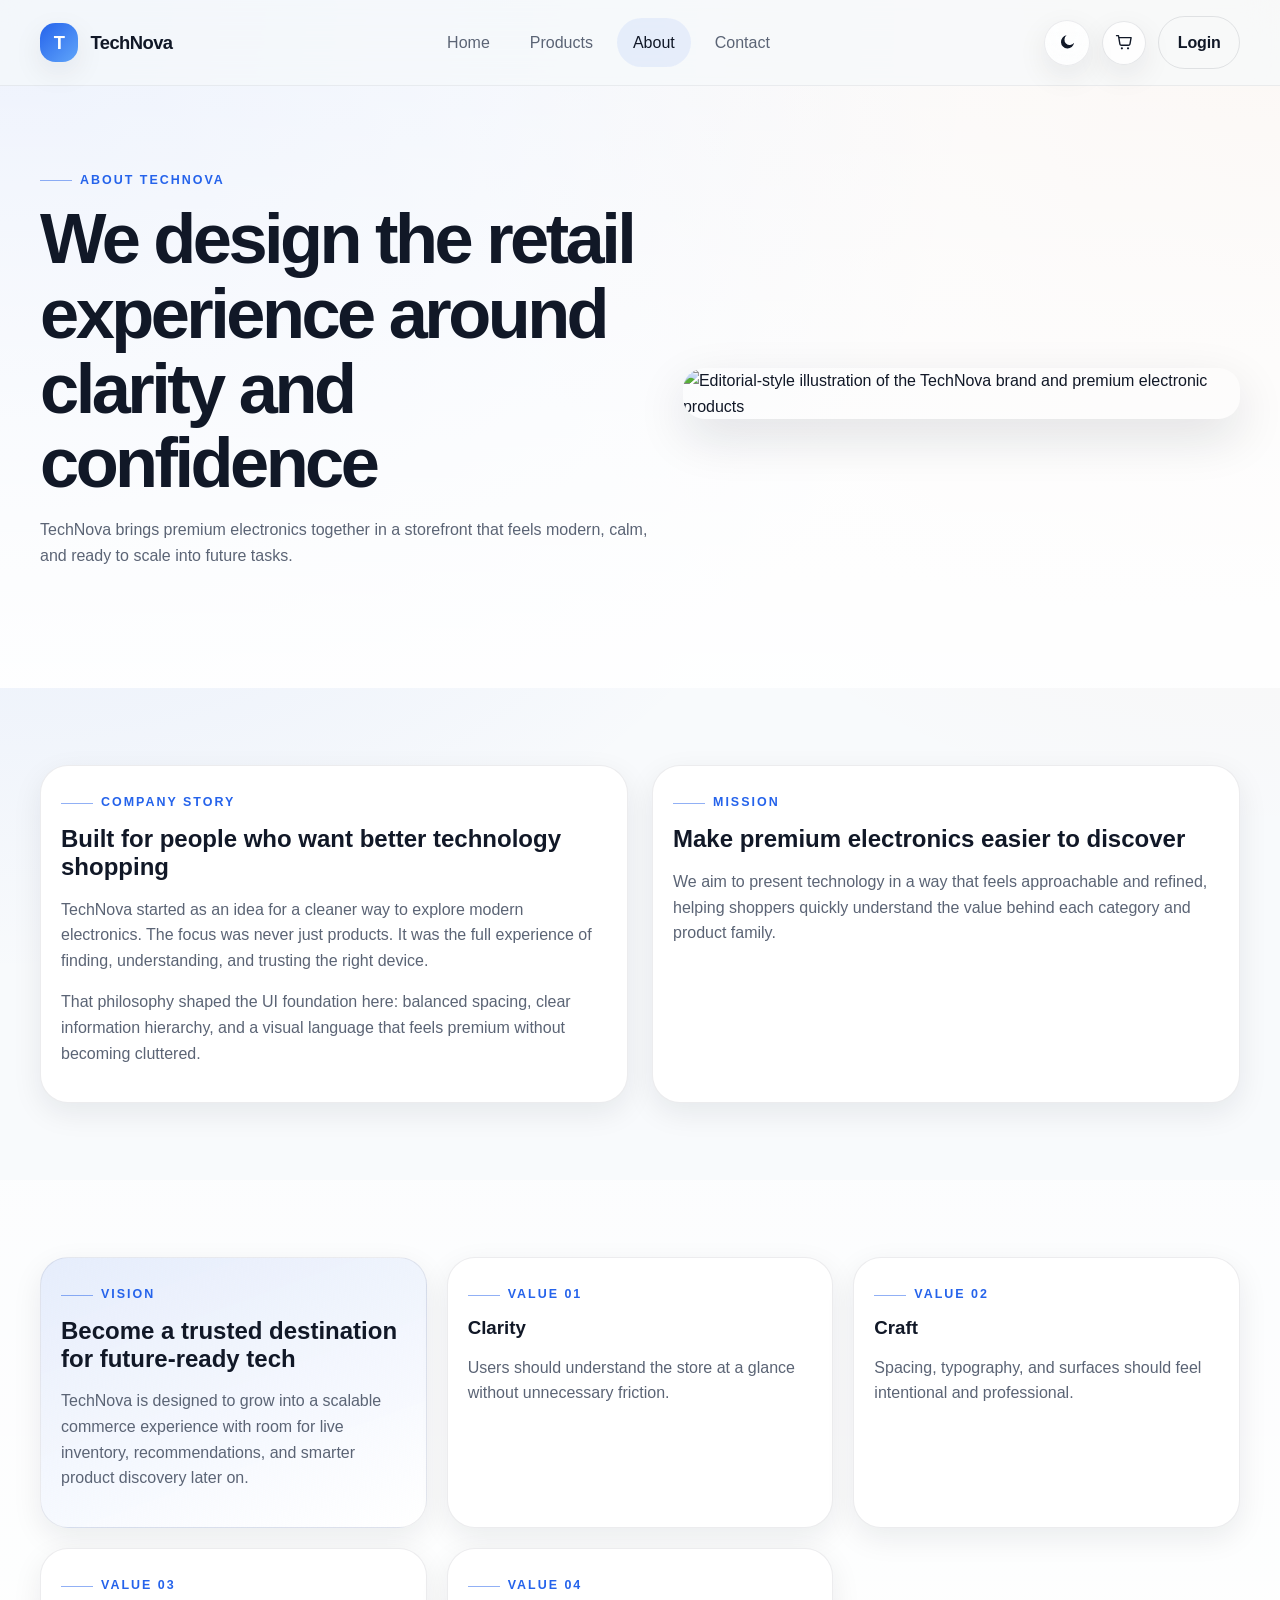
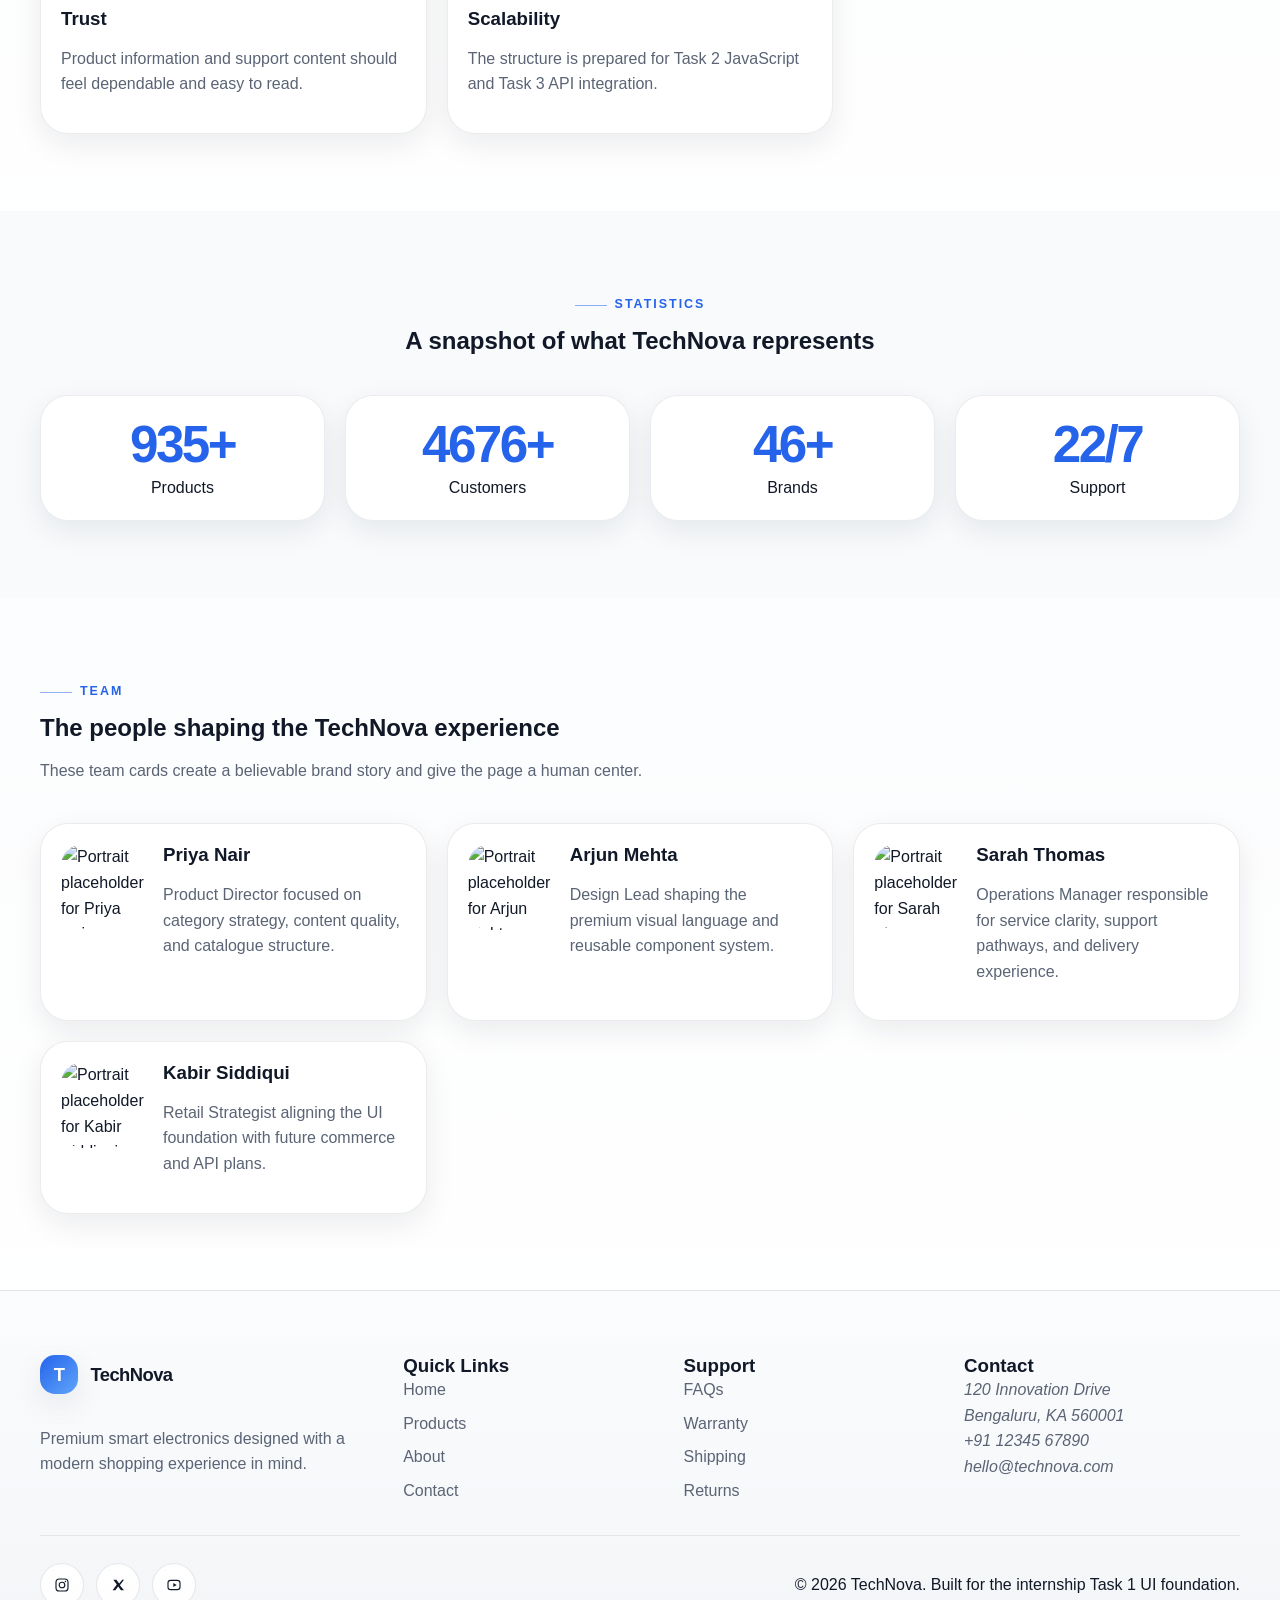
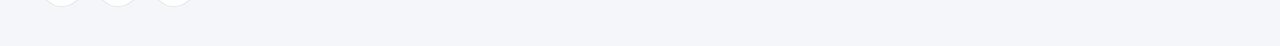
==== about.html @ aab71d9e "Complete Task 2: Add interactive JavaScript components" ====
<!DOCTYPE html>
<html lang="en">
<head>
  <meta charset="UTF-8">
  <meta name="viewport" content="width=device-width, initial-scale=1.0">
  <title>About | TechNova</title>
  <meta name="description" content="Learn about TechNova's story, mission, vision, values, statistics, and team.">
  <meta name="keywords" content="About TechNova, company story, mission, vision, values, team">
  <meta name="author" content="TechNova">
  <link rel="icon" href="images/favicon.svg" type="image/svg+xml">
  <link rel="stylesheet" href="css/variables.css">
  <link rel="stylesheet" href="css/style.css">
  <link rel="stylesheet" href="css/responsive.css">
</head>
<body>
  <div class="page-loader" data-loader aria-label="Page loading">
    <span class="loader-ring" aria-hidden="true"></span>
  </div>

  <header class="site-header" data-component="site-header">
    <div class="container header__inner">
      <a class="brand" href="index.html" aria-label="TechNova home">
        <span class="brand__mark" aria-hidden="true">T</span>
        <span class="brand__text">TechNova</span>
      </a>

      <button class="nav-toggle" type="button" aria-label="Open navigation menu" aria-controls="primary-navigation" aria-expanded="false" data-nav-toggle>
        <span></span>
        <span></span>
        <span></span>
      </button>

      <nav class="site-nav" id="primary-navigation" aria-label="Primary navigation" data-component="primary-nav">
        <ul class="nav__list">
          <li><a class="nav__link" href="index.html">Home</a></li>
          <li><a class="nav__link" href="products.html">Products</a></li>
          <li><a class="nav__link is-active" href="about.html" aria-current="page">About</a></li>
          <li><a class="nav__link" href="contact.html">Contact</a></li>
        </ul>
      </nav>

      <div class="header__actions">
        <button class="icon-button theme-toggle" type="button" aria-label="Switch to dark mode" title="Switch to dark mode" data-theme-toggle>
          <span class="theme-toggle__icon" aria-hidden="true">
            <svg class="theme-toggle__icon--moon" viewBox="0 0 24 24" fill="none">
              <path d="M21 12.8A8.6 8.6 0 1 1 11.2 3a7 7 0 1 0 9.8 9.8Z" fill="currentColor"/>
            </svg>
            <svg class="theme-toggle__icon--sun" viewBox="0 0 24 24" fill="none">
              <circle cx="12" cy="12" r="4" fill="currentColor"/>
              <path d="M12 2.75v2.1M12 19.15v2.1M4.85 4.85l1.48 1.48M17.67 17.67l1.48 1.48M2.75 12h2.1M19.15 12h2.1M4.85 19.15l1.48-1.48M17.67 6.33l1.48-1.48" stroke="currentColor" stroke-width="1.8" stroke-linecap="round"/>
            </svg>
          </span>
        </button>
        <a class="icon-button" href="#" aria-label="Cart placeholder" data-action="open-cart">
          <svg viewBox="0 0 24 24" aria-hidden="true">
            <path d="M6 6h15l-1.5 8.5a2 2 0 0 1-2 1.5H8.4a2 2 0 0 1-2-1.6L4.5 3.5H2" fill="none" stroke="currentColor" stroke-width="1.8" stroke-linecap="round" stroke-linejoin="round"/>
            <circle cx="9" cy="20" r="1.4" fill="currentColor"/>
            <circle cx="17" cy="20" r="1.4" fill="currentColor"/>
          </svg>
        </a>
        <a class="btn btn--ghost" href="#" data-action="login">Login</a>
      </div>
    </div>
  </header>

  <main class="page-main">
    <section class="page-hero section section--tinted" data-section="about-hero">
      <div class="container about-hero__grid">
        <div class="section-heading">
          <span class="eyebrow">About TechNova</span>
          <h1>We design the retail experience around clarity and confidence</h1>
          <p>TechNova brings premium electronics together in a storefront that feels modern, calm, and ready to scale into future tasks.</p>
        </div>
        <figure class="about-hero__image">
          <img src="images/hero-placeholder.svg" alt="Editorial-style illustration of the TechNova brand and premium electronic products">
        </figure>
      </div>
    </section>

    <section class="section" data-section="story">
      <div class="container split-layout">
        <article class="content-card">
          <span class="eyebrow">Company story</span>
          <h2>Built for people who want better technology shopping</h2>
          <p>TechNova started as an idea for a cleaner way to explore modern electronics. The focus was never just products. It was the full experience of finding, understanding, and trusting the right device.</p>
          <p>That philosophy shaped the UI foundation here: balanced spacing, clear information hierarchy, and a visual language that feels premium without becoming cluttered.</p>
        </article>
        <article class="content-card">
          <span class="eyebrow">Mission</span>
          <h2>Make premium electronics easier to discover</h2>
          <p>We aim to present technology in a way that feels approachable and refined, helping shoppers quickly understand the value behind each category and product family.</p>
        </article>
      </div>
    </section>

    <section class="section section--tinted" data-section="vision-values">
      <div class="container">
        <div class="card-grid card-grid--features">
          <article class="feature-card feature-card--accent">
            <span class="eyebrow">Vision</span>
            <h2>Become a trusted destination for future-ready tech</h2>
            <p>TechNova is designed to grow into a scalable commerce experience with room for live inventory, recommendations, and smarter product discovery later on.</p>
          </article>
          <article class="feature-card">
            <span class="eyebrow">Value 01</span>
            <h3>Clarity</h3>
            <p>Users should understand the store at a glance without unnecessary friction.</p>
          </article>
          <article class="feature-card">
            <span class="eyebrow">Value 02</span>
            <h3>Craft</h3>
            <p>Spacing, typography, and surfaces should feel intentional and professional.</p>
          </article>
          <article class="feature-card">
            <span class="eyebrow">Value 03</span>
            <h3>Trust</h3>
            <p>Product information and support content should feel dependable and easy to read.</p>
          </article>
          <article class="feature-card">
            <span class="eyebrow">Value 04</span>
            <h3>Scalability</h3>
            <p>The structure is prepared for Task 2 JavaScript and Task 3 API integration.</p>
          </article>
        </div>
      </div>
    </section>

    <section class="section" data-section="statistics">
      <div class="container">
        <div class="section-heading section-heading--center">
          <span class="eyebrow">Statistics</span>
          <h2>A snapshot of what TechNova represents</h2>
        </div>

        <div class="stats-grid" data-counter-section>
          <article class="stat-card">
            <strong data-counter data-target="1000" data-suffix="+">0</strong>
            <span>Products</span>
          </article>
          <article class="stat-card">
            <strong data-counter data-target="5000" data-suffix="+">0</strong>
            <span>Customers</span>
          </article>
          <article class="stat-card">
            <strong data-counter data-target="50" data-suffix="+">0</strong>
            <span>Brands</span>
          </article>
          <article class="stat-card">
            <strong data-counter data-target="24" data-suffix="/7">0</strong>
            <span>Support</span>
          </article>
        </div>
      </div>
    </section>

    <section class="section section--tinted" data-section="team">
      <div class="container">
        <div class="section-heading">
          <span class="eyebrow">Team</span>
          <h2>The people shaping the TechNova experience</h2>
          <p>These team cards create a believable brand story and give the page a human center.</p>
        </div>

        <div class="card-grid card-grid--testimonials card-grid--team">
          <article class="testimonial-card">
            <img src="images/team-placeholder.svg" alt="Portrait placeholder for Priya Nair, product director">
            <div>
              <h3>Priya Nair</h3>
              <p>Product Director focused on category strategy, content quality, and catalogue structure.</p>
            </div>
          </article>
          <article class="testimonial-card">
            <img src="images/team-placeholder.svg" alt="Portrait placeholder for Arjun Mehta, design lead">
            <div>
              <h3>Arjun Mehta</h3>
              <p>Design Lead shaping the premium visual language and reusable component system.</p>
            </div>
          </article>
          <article class="testimonial-card">
            <img src="images/team-placeholder.svg" alt="Portrait placeholder for Sarah Thomas, operations manager">
            <div>
              <h3>Sarah Thomas</h3>
              <p>Operations Manager responsible for service clarity, support pathways, and delivery experience.</p>
            </div>
          </article>
          <article class="testimonial-card">
            <img src="images/team-placeholder.svg" alt="Portrait placeholder for Kabir Siddiqui, retail strategist">
            <div>
              <h3>Kabir Siddiqui</h3>
              <p>Retail Strategist aligning the UI foundation with future commerce and API plans.</p>
            </div>
          </article>
        </div>
      </div>
    </section>
  </main>

  <footer class="site-footer" data-component="site-footer">
    <div class="container footer__grid">
      <div>
        <a class="brand brand--footer" href="index.html" aria-label="TechNova home">
          <span class="brand__mark" aria-hidden="true">T</span>
          <span class="brand__text">TechNova</span>
        </a>
        <p>Premium smart electronics designed with a modern shopping experience in mind.</p>
      </div>

      <div>
        <h3>Quick Links</h3>
        <ul class="footer__links">
          <li><a href="index.html">Home</a></li>
          <li><a href="products.html">Products</a></li>
          <li><a href="about.html">About</a></li>
          <li><a href="contact.html">Contact</a></li>
        </ul>
      </div>

      <div>
        <h3>Support</h3>
        <ul class="footer__links">
          <li><a href="#">FAQs</a></li>
          <li><a href="#">Warranty</a></li>
          <li><a href="#">Shipping</a></li>
          <li><a href="#">Returns</a></li>
        </ul>
      </div>

      <div>
        <h3>Contact</h3>
        <address>
          120 Innovation Drive<br>
          Bengaluru, KA 560001<br>
          <a href="tel:+911234567890">+91 12345 67890</a><br>
          <a href="mailto:hello@technova.com">hello@technova.com</a>
        </address>
      </div>
    </div>

    <div class="container footer__bottom">
      <div class="social-links" aria-label="Social links">
        <a href="#" aria-label="TechNova on Instagram"><svg viewBox="0 0 24 24" aria-hidden="true"><rect x="3" y="3" width="18" height="18" rx="5" fill="none" stroke="currentColor" stroke-width="1.7"/><circle cx="12" cy="12" r="4.2" fill="none" stroke="currentColor" stroke-width="1.7"/><circle cx="17.2" cy="6.8" r="1.1" fill="currentColor"/></svg></a>
        <a href="#" aria-label="TechNova on X"><svg viewBox="0 0 24 24" aria-hidden="true"><path d="M5 4h4.6l4.1 5.7L18.4 4H21l-6.2 8.5L21 20h-4.6l-4.2-5.8L8 20H3.9l6.3-8.6L5 4Z" fill="currentColor"/></svg></a>
        <a href="#" aria-label="TechNova on YouTube"><svg viewBox="0 0 24 24" aria-hidden="true"><rect x="3" y="5" width="18" height="14" rx="4" fill="none" stroke="currentColor" stroke-width="1.7"/><path d="M11 9l5 3-5 3V9Z" fill="currentColor"/></svg></a>
      </div>
      <p>&copy; 2026 TechNova. Built for the internship Task 1 UI foundation.</p>
    </div>
  </footer>

  <button class="back-to-top" type="button" aria-label="Back to top" data-back-to-top>&uarr;</button>
  <div class="toast-region" aria-live="polite" aria-atomic="true" data-toast-region></div>
  <script type="module" src="js/main.js"></script>
  <script type="module" src="js/counter.js"></script>
</body>
</html>
---- css/variables.css ----
:root {
  color-scheme: light;
  --color-primary: #2563eb;
  --color-primary-dark: #1d4ed8;
  --color-accent: #f97316;
  --color-bg: #f8fafc;
  --color-surface: #ffffff;
  --color-surface-alt: #eef4ff;
  --color-text: #111827;
  --color-text-muted: #5b6475;
  --color-border: rgba(17, 24, 39, 0.1);
  --color-shadow: 0 18px 50px rgba(15, 23, 42, 0.12);
  --color-shadow-soft: 0 10px 30px rgba(15, 23, 42, 0.08);
  --color-glass: rgba(255, 255, 255, 0.72);
  --radius-xs: 0.75rem;
  --radius-sm: 1rem;
  --radius-md: 1.35rem;
  --radius-lg: 1.75rem;
  --radius-xl: 2.25rem;
  --space-1: 0.25rem;
  --space-2: 0.5rem;
  --space-3: 0.75rem;
  --space-4: 1rem;
  --space-5: 1.25rem;
  --space-6: 1.5rem;
  --space-8: 2rem;
  --space-10: 2.5rem;
  --space-12: 3rem;
  --space-16: 4rem;
  --space-20: 5rem;
  --container-width: 1200px;
  --transition-fast: 180ms ease;
  --transition-base: 250ms ease;
  --font-sans: "Segoe UI", "Helvetica Neue", Arial, sans-serif;
}

:root[data-theme="dark"] {
  --color-primary: #60a5fa;
  --color-primary-dark: #2563eb;
  --color-accent: #fb923c;
  --color-bg: #0f172a;
  --color-surface: #172033;
  --color-surface-alt: #111827;
  --color-text: #f8fafc;
  --color-text-muted: #b6c2d4;
  --color-border: rgba(248, 250, 252, 0.14);
  --color-shadow: 0 18px 50px rgba(0, 0, 0, 0.35);
  --color-shadow-soft: 0 10px 30px rgba(0, 0, 0, 0.24);
  --color-glass: rgba(23, 32, 51, 0.78);
}
---- css/style.css ----
*,
*::before,
*::after {
  box-sizing: border-box;
}

html {
  scroll-behavior: smooth;
}

body {
  margin: 0;
  font-family: var(--font-sans);
  color: var(--color-text);
  background:
    radial-gradient(circle at top left, rgba(37, 99, 235, 0.14), transparent 28%),
    radial-gradient(circle at top right, rgba(249, 115, 22, 0.08), transparent 24%),
    var(--color-bg);
  line-height: 1.6;
  transition: background-color var(--transition-base), color var(--transition-base);
}

body.modal-open,
body.nav-open {
  overflow: hidden;
}

img {
  display: block;
  max-width: 100%;
}

a {
  color: inherit;
  text-decoration: none;
}

button,
input,
select,
textarea {
  font: inherit;
}

button {
  cursor: pointer;
}

.container {
  width: min(var(--container-width), calc(100% - 2rem));
  margin-inline: auto;
}

.section {
  padding: clamp(3rem, 6vw, 5.5rem) 0;
}

.section--tinted {
  background: linear-gradient(180deg, rgba(255, 255, 255, 0.55), rgba(255, 255, 255, 0.92));
}

:root[data-theme="dark"] body {
  background:
    radial-gradient(circle at top left, rgba(96, 165, 250, 0.16), transparent 28%),
    radial-gradient(circle at top right, rgba(251, 146, 60, 0.1), transparent 24%),
    var(--color-bg);
}

:root[data-theme="dark"] .section--tinted,
:root[data-theme="dark"] .site-footer {
  background: linear-gradient(180deg, rgba(23, 32, 51, 0.52), rgba(15, 23, 42, 0.92));
}

.section-heading {
  max-width: 760px;
  margin-bottom: var(--space-10);
}

.section-heading--center {
  margin-inline: auto;
  text-align: center;
}

.section-heading h1,
.section-heading h2,
.content-card h2,
.feature-card h2,
.feature-card h3,
.product-card h2,
.product-card h3,
.testimonial-card h3,
.stat-card strong,
.footer__grid h3 {
  line-height: 1.15;
  margin: 0;
}

.section-heading p,
.content-card p,
.feature-card p,
.product-card p,
.testimonial-card p,
.footer__grid p,
.footer__grid address,
.hero__lead {
  color: var(--color-text-muted);
}

.eyebrow {
  display: inline-flex;
  align-items: center;
  gap: var(--space-2);
  margin-bottom: var(--space-3);
  text-transform: uppercase;
  letter-spacing: 0.16em;
  font-size: 0.78rem;
  font-weight: 700;
  color: var(--color-primary);
}

.eyebrow::before {
  content: "";
  width: 2rem;
  height: 1px;
  background: currentColor;
  opacity: 0.5;
}

.site-header {
  position: sticky;
  top: 0;
  z-index: 50;
  backdrop-filter: blur(18px);
  background: rgba(248, 250, 252, 0.82);
  border-bottom: 1px solid rgba(17, 24, 39, 0.06);
}

:root[data-theme="dark"] .site-header {
  background: rgba(15, 23, 42, 0.86);
  border-bottom-color: rgba(248, 250, 252, 0.1);
}

.header__inner {
  display: grid;
  grid-template-columns: auto 1fr auto;
  align-items: center;
  gap: var(--space-6);
  padding: var(--space-4) 0;
}

.brand {
  display: inline-flex;
  align-items: center;
  gap: var(--space-3);
  font-size: 1.15rem;
  font-weight: 800;
  letter-spacing: -0.03em;
}

.brand__mark {
  display: inline-grid;
  place-items: center;
  width: 2.4rem;
  height: 2.4rem;
  border-radius: 0.95rem;
  color: #fff;
  background: linear-gradient(135deg, var(--color-primary), #60a5fa);
  box-shadow: var(--color-shadow-soft);
}

.brand__text {
  color: var(--color-text);
}

.nav-toggle {
  display: none;
  width: 2.75rem;
  height: 2.75rem;
  border: 1px solid var(--color-border);
  border-radius: 50%;
  background: var(--color-surface);
  color: var(--color-text);
  box-shadow: var(--color-shadow-soft);
}

.nav-toggle span {
  display: block;
  width: 1.1rem;
  height: 2px;
  margin: 0.22rem auto;
  border-radius: 999px;
  background: currentColor;
  transition: transform var(--transition-base), opacity var(--transition-base);
}

.nav-open .nav-toggle span:nth-child(1) {
  transform: translateY(6px) rotate(45deg);
}

.nav-open .nav-toggle span:nth-child(2) {
  opacity: 0;
}

.nav-open .nav-toggle span:nth-child(3) {
  transform: translateY(-6px) rotate(-45deg);
}

.site-nav {
  justify-self: center;
}

.nav__list {
  display: flex;
  flex-wrap: wrap;
  align-items: center;
  justify-content: center;
  gap: var(--space-2);
  list-style: none;
  margin: 0;
  padding: 0;
}

.nav__link {
  display: inline-flex;
  align-items: center;
  padding: 0.75rem 1rem;
  border-radius: 999px;
  color: var(--color-text-muted);
  transition: background-color var(--transition-base), color var(--transition-base), transform var(--transition-base);
}

.nav__link:hover,
.nav__link:focus-visible,
.nav__link.is-active {
  color: var(--color-text);
  background: rgba(37, 99, 235, 0.08);
}

.nav__link:focus-visible,
.btn:focus-visible,
.icon-button:focus-visible,
.pagination__link:focus-visible,
input:focus-visible,
select:focus-visible,
textarea:focus-visible {
  outline: 3px solid rgba(37, 99, 235, 0.25);
  outline-offset: 2px;
}

.header__actions {
  display: inline-flex;
  align-items: center;
  justify-content: flex-end;
  gap: var(--space-3);
}

.icon-button,
.btn,
.pagination__link {
  transition:
    transform var(--transition-base),
    box-shadow var(--transition-base),
    background-color var(--transition-base),
    border-color var(--transition-base),
    color var(--transition-base);
}

.icon-button {
  display: inline-grid;
  place-items: center;
  width: 2.75rem;
  height: 2.75rem;
  border-radius: 50%;
  color: var(--color-text);
  background: rgba(255, 255, 255, 0.8);
  border: 1px solid var(--color-border);
  box-shadow: var(--color-shadow-soft);
}

:root[data-theme="dark"] .theme-toggle {
  background: linear-gradient(180deg, rgba(30, 41, 59, 0.92), rgba(15, 23, 42, 0.86));
  border-color: rgba(148, 163, 184, 0.18);
}

.theme-toggle {
  position: relative;
  overflow: hidden;
  width: 2.875rem;
  height: 2.875rem;
  border-color: rgba(17, 24, 39, 0.08);
  background: linear-gradient(180deg, rgba(255, 255, 255, 0.88), rgba(255, 255, 255, 0.72));
  backdrop-filter: blur(16px);
  transition:
    transform 300ms ease,
    box-shadow 300ms ease,
    background-color 300ms ease,
    border-color 300ms ease,
    color 300ms ease;
}

.theme-toggle:hover {
  transform: translateY(-1px) scale(1.06);
  box-shadow: var(--color-shadow);
}

.theme-toggle:active {
  transform: translateY(0) scale(0.98);
}

.theme-toggle__icon {
  position: relative;
  display: block;
  width: 1.15rem;
  height: 1.15rem;
}

.theme-toggle__icon svg {
  position: absolute;
  inset: 0;
  width: 100%;
  height: 100%;
  transition: opacity 300ms ease, transform 300ms ease;
}

.theme-toggle__icon--moon {
  opacity: 1;
  transform: rotate(0deg) scale(1);
}

.theme-toggle__icon--sun {
  opacity: 0;
  transform: rotate(-180deg) scale(0.75);
}

.theme-toggle[data-theme="dark"] .theme-toggle__icon--moon {
  opacity: 0;
  transform: rotate(180deg) scale(0.75);
}

.theme-toggle[data-theme="dark"] .theme-toggle__icon--sun {
  opacity: 1;
  transform: rotate(0deg) scale(1);
}

:root[data-theme="dark"] .icon-button,
:root[data-theme="dark"] .btn--secondary,
:root[data-theme="dark"] .pagination__link,
:root[data-theme="dark"] .pagination__dots,
:root[data-theme="dark"] .social-links a,
:root[data-theme="dark"] input,
:root[data-theme="dark"] select,
:root[data-theme="dark"] textarea {
  background: rgba(23, 32, 51, 0.92);
}

.icon-button svg {
  width: 1.15rem;
  height: 1.15rem;
}

.btn {
  display: inline-flex;
  align-items: center;
  justify-content: center;
  gap: var(--space-2);
  min-height: 2.75rem;
  padding: 0.8rem 1.15rem;
  border: 1px solid transparent;
  border-radius: 999px;
  font-weight: 700;
  letter-spacing: -0.01em;
}

.btn:hover,
.btn:focus-visible,
.icon-button:hover,
.pagination__link:hover {
  transform: translateY(-1px);
}

.btn--primary {
  color: #fff;
  background: linear-gradient(135deg, var(--color-primary), var(--color-primary-dark));
  box-shadow: 0 16px 36px rgba(37, 99, 235, 0.24);
}

.btn--secondary {
  color: var(--color-text);
  background: rgba(255, 255, 255, 0.82);
  border-color: var(--color-border);
}

.btn--ghost {
  color: var(--color-text);
  background: transparent;
  border-color: var(--color-border);
}

.btn--small {
  min-height: 2.4rem;
  padding: 0.65rem 1rem;
  font-size: 0.95rem;
}

.glass-card,
.content-card,
.feature-card,
.product-card,
.category-card,
.testimonial-card,
.stat-card,
.catalog-tools,
.newsletter-card {
  border: 1px solid rgba(17, 24, 39, 0.08);
  border-radius: var(--radius-lg);
  background: var(--color-surface);
  box-shadow: var(--color-shadow-soft);
}

.glass-card {
  background: var(--color-glass);
  backdrop-filter: blur(18px);
}

:root[data-theme="dark"] .glass-card,
:root[data-theme="dark"] .content-card,
:root[data-theme="dark"] .feature-card,
:root[data-theme="dark"] .product-card,
:root[data-theme="dark"] .category-card,
:root[data-theme="dark"] .testimonial-card,
:root[data-theme="dark"] .stat-card,
:root[data-theme="dark"] .catalog-tools,
:root[data-theme="dark"] .newsletter-card {
  border-color: var(--color-border);
  background: var(--color-surface);
}

.hero__grid {
  display: grid;
  grid-template-columns: 1.05fr 0.95fr;
  align-items: center;
  gap: clamp(2rem, 5vw, 4rem);
}

.hero__content h1,
.section-heading h1 {
  margin: 0;
  font-size: clamp(2.4rem, 5.5vw, 4.45rem);
  line-height: 1.06;
  letter-spacing: -0.05em;
}

.hero__lead {
  max-width: 58ch;
  font-size: 1.07rem;
}

.hero__actions {
  display: flex;
  flex-wrap: wrap;
  gap: var(--space-3);
  margin: var(--space-6) 0;
}

.hero__stats {
  display: grid;
  grid-template-columns: repeat(3, minmax(0, 1fr));
  gap: var(--space-4);
  margin: 0;
  padding: 0;
  list-style: none;
}

.hero__stats li {
  padding: var(--space-4);
  border-radius: var(--radius-md);
  background: rgba(255, 255, 255, 0.72);
  border: 1px solid rgba(17, 24, 39, 0.08);
}

.hero__stats strong {
  display: block;
  font-size: 1.4rem;
}

.hero__stats span {
  color: var(--color-text-muted);
}

.hero__visual {
  position: relative;
}

.hero__image-frame {
  margin: 0;
  padding: clamp(0.75rem, 2vw, 1rem);
  border-radius: 2rem;
  background: linear-gradient(160deg, rgba(37, 99, 235, 0.08), rgba(249, 115, 22, 0.08));
  box-shadow: var(--color-shadow);
}

.hero__visual.is-changing .hero__image-frame,
.hero__visual.is-changing .hero__floating-card {
  opacity: 0.35;
  transform: translateY(4px);
}

.hero__image-frame,
.hero__floating-card {
  transition: opacity var(--transition-base), transform var(--transition-base), box-shadow var(--transition-base);
}

.hero__floating-card {
  position: absolute;
  right: clamp(0.75rem, 2vw, 1.25rem);
  bottom: clamp(0.75rem, 2vw, 1.5rem);
  width: min(320px, calc(100% - 1.5rem));
  padding: var(--space-5);
  border-radius: var(--radius-md);
}

.slider-controls {
  position: absolute;
  left: var(--space-4);
  bottom: var(--space-4);
  display: flex;
  gap: var(--space-2);
}

.slider-button,
.slider-dot,
.modal__close {
  border: 1px solid var(--color-border);
  color: var(--color-text);
  background: var(--color-glass);
  backdrop-filter: blur(14px);
  box-shadow: var(--color-shadow-soft);
  transition: transform var(--transition-base), background-color var(--transition-base);
}

.slider-button {
  width: 2.5rem;
  height: 2.5rem;
  border-radius: 50%;
  font-weight: 800;
}

.slider-button:hover,
.slider-dot:hover,
.modal__close:hover {
  transform: translateY(-1px);
}

.slider-dots {
  position: absolute;
  right: var(--space-4);
  top: var(--space-4);
  display: flex;
  gap: var(--space-2);
}

.slider-dot {
  width: 0.72rem;
  height: 0.72rem;
  padding: 0;
  border-radius: 50%;
}

.slider-dot.is-active {
  background: var(--color-primary);
  border-color: var(--color-primary);
}

.mini-label,
.chip {
  display: inline-flex;
  align-items: center;
  border-radius: 999px;
  font-size: 0.78rem;
  font-weight: 700;
}

.mini-label {
  color: var(--color-primary);
  margin-bottom: var(--space-2);
}

.card-grid {
  display: grid;
  gap: var(--space-5);
}

.card-grid--categories {
  grid-template-columns: repeat(3, minmax(0, 1fr));
}

.card-grid--products {
  grid-template-columns: repeat(4, minmax(0, 1fr));
}

.card-grid--features {
  grid-template-columns: repeat(3, minmax(0, 1fr));
}

.card-grid--testimonials,
.card-grid--team {
  grid-template-columns: repeat(3, minmax(0, 1fr));
}

.category-card,
.feature-card,
.product-card,
.testimonial-card,
.stat-card,
.content-card {
  padding: var(--space-5);
}

.category-card {
  display: grid;
  gap: var(--space-4);
  align-content: start;
}

.category-card img,
.product-card img,
.testimonial-card img,
.about-hero__image img {
  width: 100%;
  border-radius: var(--radius-md);
}

.category-card img {
  background: linear-gradient(135deg, rgba(37, 99, 235, 0.08), rgba(249, 115, 22, 0.08));
}

.chip {
  color: var(--color-primary);
  background: rgba(37, 99, 235, 0.08);
  padding: 0.4rem 0.7rem;
}

.product-card {
  display: grid;
  gap: var(--space-4);
}

.product-card__body {
  display: grid;
  gap: var(--space-3);
}

.product-card__title {
  font-size: 1.1rem;
}

.product-card__meta {
  display: flex;
  align-items: center;
  justify-content: space-between;
  gap: var(--space-3);
}

.price {
  font-size: 1.2rem;
  font-weight: 800;
}

.rating {
  color: #b45309;
  font-weight: 700;
}

.feature-card {
  position: relative;
}

.feature-card--accent {
  background: linear-gradient(160deg, rgba(37, 99, 235, 0.1), rgba(255, 255, 255, 0.92));
}

.testimonial-card {
  display: grid;
  grid-template-columns: 86px 1fr;
  gap: var(--space-4);
  align-items: start;
}

.testimonial-card img {
  aspect-ratio: 1;
  object-fit: cover;
}

.newsletter-card {
  display: grid;
  grid-template-columns: 1fr auto;
  gap: var(--space-6);
  align-items: center;
  padding: clamp(1.5rem, 4vw, 2.5rem);
}

.newsletter-form,
.catalog-tools {
  display: grid;
  gap: var(--space-4);
}

.newsletter-form {
  min-width: min(100%, 420px);
  grid-template-columns: 1fr auto;
  align-items: end;
}

.field {
  display: grid;
  gap: 0.45rem;
}

.field label {
  font-size: 0.92rem;
  font-weight: 700;
}

input,
select,
textarea {
  width: 100%;
  border: 1px solid rgba(17, 24, 39, 0.12);
  border-radius: 0.95rem;
  padding: 0.9rem 1rem;
  background: rgba(255, 255, 255, 0.95);
  color: var(--color-text);
}

input.is-valid,
textarea.is-valid {
  border-color: rgba(22, 163, 74, 0.7);
}

input.is-invalid,
textarea.is-invalid {
  border-color: rgba(220, 38, 38, 0.75);
}

.field-error {
  min-height: 1.15rem;
  color: #dc2626;
  font-size: 0.84rem;
}

.form-message {
  min-height: 1.4rem;
  margin: 0 0 var(--space-4);
  font-weight: 700;
}

.form-message--success {
  color: #15803d;
}

.form-message--error {
  color: #dc2626;
}

textarea {
  resize: vertical;
  min-height: 10rem;
}

::placeholder {
  color: #8a94a6;
}

.sr-only {
  position: absolute;
  width: 1px;
  height: 1px;
  padding: 0;
  margin: -1px;
  overflow: hidden;
  clip: rect(0, 0, 0, 0);
  white-space: nowrap;
  border: 0;
}

.site-footer {
  padding: var(--space-16) 0 var(--space-8);
  background: linear-gradient(180deg, rgba(255, 255, 255, 0.35), rgba(17, 24, 39, 0.02));
  border-top: 1px solid rgba(17, 24, 39, 0.08);
}

.footer__grid {
  display: grid;
  grid-template-columns: 1.2fr 0.9fr 0.9fr 1fr;
  gap: var(--space-8);
  align-items: start;
}

.brand--footer {
  margin-bottom: var(--space-4);
}

.footer__links {
  list-style: none;
  margin: 0;
  padding: 0;
  display: grid;
  gap: var(--space-2);
}

.footer__links a,
.footer__grid address a {
  color: var(--color-text-muted);
}

.footer__links a:hover,
.footer__grid address a:hover {
  color: var(--color-primary);
}

.footer__bottom {
  display: flex;
  flex-wrap: wrap;
  align-items: center;
  justify-content: space-between;
  gap: var(--space-4);
  margin-top: var(--space-8);
  padding-top: var(--space-5);
  border-top: 1px solid rgba(17, 24, 39, 0.08);
}

.social-links {
  display: inline-flex;
  flex-wrap: wrap;
  gap: var(--space-3);
}

.social-links a {
  display: inline-grid;
  place-items: center;
  width: 2.75rem;
  height: 2.75rem;
  border-radius: 50%;
  background: rgba(255, 255, 255, 0.9);
  border: 1px solid var(--color-border);
  color: var(--color-text);
}

.social-links svg {
  width: 1rem;
  height: 1rem;
}

.social-links--large a {
  width: 3rem;
  height: 3rem;
}

.page-main {
  padding-bottom: 0;
}

.page-hero {
  padding-bottom: clamp(2.5rem, 5vw, 4rem);
}

.catalog-tools {
  grid-template-columns: repeat(3, minmax(0, 1fr));
  padding: var(--space-5);
}

.card-grid--catalog {
  margin-top: var(--space-8);
}

.pagination {
  display: flex;
  flex-wrap: wrap;
  justify-content: center;
  gap: var(--space-3);
  margin-top: var(--space-10);
}

.pagination__link,
.pagination__dots {
  display: inline-flex;
  align-items: center;
  justify-content: center;
  min-width: 2.75rem;
  min-height: 2.75rem;
  border-radius: 999px;
  padding: 0.5rem 0.9rem;
  border: 1px solid var(--color-border);
  background: rgba(255, 255, 255, 0.85);
}

.pagination__link.is-active {
  background: linear-gradient(135deg, var(--color-primary), var(--color-primary-dark));
  color: #fff;
  border-color: transparent;
}

.split-layout,
.about-hero__grid,
.contact-layout {
  display: grid;
  gap: var(--space-6);
}

.split-layout {
  grid-template-columns: repeat(2, minmax(0, 1fr));
}

.about-hero__grid {
  grid-template-columns: 1fr 0.9fr;
  align-items: center;
}

.about-hero__image {
  margin: 0;
}

.stats-grid {
  display: grid;
  grid-template-columns: repeat(4, minmax(0, 1fr));
  gap: var(--space-5);
}

.stat-card {
  text-align: center;
}

.stat-card strong {
  display: block;
  font-size: clamp(2rem, 4vw, 3.25rem);
  letter-spacing: -0.05em;
  color: var(--color-primary);
}

.contact-layout {
  grid-template-columns: 1.1fr 0.9fr;
  align-items: start;
  gap: clamp(var(--space-5), 3vw, var(--space-8));
}

.contact-sidebar {
  display: grid;
  gap: var(--space-5);
  align-self: start;
}

.contact-layout > .content-card {
  align-self: start;
}

.form-grid {
  display: grid;
  grid-template-columns: repeat(2, minmax(0, 1fr));
  gap: var(--space-4);
  margin-bottom: var(--space-5);
}

.field--full {
  grid-column: 1 / -1;
}

.contact-form button {
  width: fit-content;
}

iframe {
  width: 100%;
  min-height: 22rem;
  border: 0;
  border-radius: var(--radius-md);
  background: rgba(17, 24, 39, 0.05);
}

.info-list {
  display: grid;
  gap: var(--space-3);
  margin: 0;
  padding-left: 1rem;
  color: var(--color-text-muted);
}

.info-list strong {
  color: var(--color-text);
}

.page-loader {
  position: fixed;
  inset: 0;
  z-index: 1000;
  display: grid;
  place-items: center;
  background: var(--color-bg);
  transition: opacity var(--transition-base), visibility var(--transition-base);
}

.page-loader.is-hidden {
  opacity: 0;
  visibility: hidden;
}

.loader-ring {
  width: 3rem;
  height: 3rem;
  border: 4px solid rgba(37, 99, 235, 0.16);
  border-top-color: var(--color-primary);
  border-radius: 50%;
  animation: spin 800ms linear infinite;
}

.back-to-top {
  position: fixed;
  right: 1rem;
  bottom: 1rem;
  z-index: 45;
  width: 3rem;
  height: 3rem;
  border: 1px solid var(--color-border);
  border-radius: 50%;
  color: #fff;
  background: var(--color-primary);
  box-shadow: var(--color-shadow);
  opacity: 0;
  visibility: hidden;
  transform: translateY(0.75rem);
  transition: opacity var(--transition-base), visibility var(--transition-base), transform var(--transition-base);
}

.back-to-top.is-visible {
  opacity: 1;
  visibility: visible;
  transform: translateY(0);
}

.toast-region {
  position: fixed;
  top: 1rem;
  right: 1rem;
  z-index: 1200;
  display: grid;
  gap: var(--space-3);
  width: min(22rem, calc(100% - 2rem));
  pointer-events: none;
}

.toast {
  padding: 0.9rem 1rem;
  border: 1px solid var(--color-border);
  border-left: 4px solid var(--color-primary);
  border-radius: var(--radius-sm);
  color: var(--color-text);
  background: var(--color-surface);
  box-shadow: var(--color-shadow);
  opacity: 0;
  transform: translateX(1rem);
  transition: opacity var(--transition-base), transform var(--transition-base);
}

.toast.is-visible {
  opacity: 1;
  transform: translateX(0);
}

.toast--success {
  border-left-color: #16a34a;
}

.toast--error {
  border-left-color: #dc2626;
}

.toast--info {
  border-left-color: var(--color-primary);
}

.modal {
  position: fixed;
  inset: 0;
  z-index: 100;
  display: grid;
  place-items: center;
  padding: 1rem;
  opacity: 0;
  visibility: hidden;
  transition: opacity var(--transition-base), visibility var(--transition-base);
}

.modal.is-open {
  opacity: 1;
  visibility: visible;
}

.modal__overlay {
  position: absolute;
  inset: 0;
  background: rgba(15, 23, 42, 0.62);
  backdrop-filter: blur(6px);
}

.modal__panel {
  position: relative;
  z-index: 1;
  display: grid;
  grid-template-columns: minmax(0, 0.9fr) minmax(0, 1fr);
  gap: var(--space-6);
  width: min(820px, 100%);
  max-height: min(86vh, 720px);
  overflow: auto;
  padding: var(--space-5);
  border: 1px solid var(--color-border);
  border-radius: var(--radius-lg);
  background: var(--color-surface);
  box-shadow: var(--color-shadow);
  transform: translateY(0.75rem) scale(0.98);
  transition: transform var(--transition-base);
}

.modal.is-open .modal__panel {
  transform: translateY(0) scale(1);
}

.modal__close {
  position: absolute;
  top: var(--space-4);
  right: var(--space-4);
  width: 2.5rem;
  height: 2.5rem;
  border-radius: 50%;
  font-size: 1.4rem;
}

.modal__image {
  width: 100%;
  border-radius: var(--radius-md);
}

.modal__content {
  display: grid;
  align-content: center;
  gap: var(--space-4);
  padding-right: var(--space-8);
}

@keyframes spin {
  to {
    transform: rotate(360deg);
  }
}

.section-heading--compact {
  max-width: 620px;
}

.hero__image-frame,
.about-hero__image img {
  box-shadow: var(--color-shadow);
}

.product-card:hover,
.category-card:hover,
.feature-card:hover,
.testimonial-card:hover,
.content-card:hover,
.stat-card:hover {
  transform: translateY(-3px);
}

.product-card:hover,
.category-card:hover,
.feature-card:hover,
.testimonial-card:hover,
.content-card:hover,
.stat-card:hover,
.glass-card:hover {
  box-shadow: var(--color-shadow);
}
---- css/responsive.css ----
@media (max-width: 1100px) {
  html,
  body {
    overflow-x: hidden;
  }

  .header__inner {
    grid-template-columns: auto 1fr auto;
    justify-items: initial;
  }

  .header__actions {
    justify-content: flex-end;
  }

  .hero__grid,
  .about-hero__grid,
  .contact-layout,
  .split-layout,
  .newsletter-card {
    grid-template-columns: 1fr;
  }

  .card-grid--products {
    grid-template-columns: repeat(2, minmax(0, 1fr));
  }

  .card-grid--categories,
  .card-grid--features,
  .card-grid--testimonials,
  .stats-grid {
    grid-template-columns: repeat(2, minmax(0, 1fr));
  }

  .catalog-tools {
    grid-template-columns: 1fr;
  }

  .newsletter-form {
    min-width: 0;
  }

  .contact-layout {
    gap: var(--space-5);
  }

  .hero__visual {
    justify-self: center;
    width: min(100%, 640px);
  }

  .hero__floating-card {
    right: 1rem;
    bottom: 1rem;
    width: min(300px, calc(100% - 2rem));
  }
}

@media (min-width: 1024px) {
  .contact-layout {
    grid-template-columns: repeat(6, minmax(0, 1fr));
    align-items: start;
    gap: var(--space-6);
  }

  .contact-layout > .content-card:first-child {
    grid-column: span 3;
  }

  .contact-layout > .contact-sidebar {
    display: contents;
  }

  .contact-sidebar > .content-card {
    grid-column: span 2;
    align-self: start;
  }

  .contact-sidebar > .content-card:first-child {
    grid-column: span 3;
  }
}

@media (max-width: 768px) {
  .section {
    padding: 2.75rem 0;
  }

  body.nav-open .site-header {
    z-index: 70;
  }

  body.nav-open::before,
  body:not(.nav-open)::before {
    content: "";
    position: fixed;
    inset: 0;
    z-index: 55;
    background: rgba(15, 23, 42, 0.38);
  }

  body.nav-open::before {
    opacity: 1;
    visibility: visible;
    pointer-events: auto;
    transition: opacity 240ms ease, visibility 0s linear 0s;
  }

  body:not(.nav-open)::before {
    opacity: 0;
    visibility: hidden;
    pointer-events: none;
    transition: opacity 240ms ease, visibility 0s linear 240ms;
  }

  .nav-toggle {
    display: inline-block;
    justify-self: end;
    position: relative;
    z-index: 85;
  }

  .site-nav {
    position: fixed;
    top: 0;
    right: 0;
    z-index: 80;
    width: min(20rem, 86vw);
    height: 100vh;
    padding: 6rem 1.25rem 1.25rem;
    background: var(--color-surface);
    border-left: 1px solid var(--color-border);
    box-shadow: var(--color-shadow);
    opacity: 0;
    visibility: hidden;
    pointer-events: none;
    transform: translate3d(105%, 0, 0);
    transition:
      transform 260ms ease,
      opacity 260ms ease,
      visibility 0s linear 260ms;
  }

  .nav-open .site-nav {
    transform: translate3d(0, 0, 0);
    opacity: 1;
    visibility: visible;
    pointer-events: auto;
    transition-delay: 0s;
  }

  .nav__list {
    display: grid;
    gap: var(--space-3);
    align-items: stretch;
    justify-content: stretch;
  }

  .nav__link {
    justify-content: center;
    padding: 0.9rem 1rem;
    background: rgba(37, 99, 235, 0.06);
  }

  .hero__stats,
  .form-grid {
    grid-template-columns: 1fr;
  }

  .card-grid--products,
  .card-grid--categories,
  .card-grid--features,
  .card-grid--testimonials,
  .stats-grid {
    grid-template-columns: 1fr;
  }

  .testimonial-card {
    grid-template-columns: 1fr;
  }

  .newsletter-form {
    grid-template-columns: 1fr;
  }

  .contact-layout {
    gap: var(--space-4);
  }

  .contact-form,
  .contact-sidebar,
  .content-card {
    min-width: 0;
  }

  .hero__visual {
    width: min(100%, 640px);
  }

  .hero__content h1 {
    font-size: clamp(2.2rem, 5.5vw, 4.35rem);
  }

  .hero__floating-card {
    position: static;
    width: auto;
    margin-top: var(--space-4);
  }

  .slider-controls,
  .slider-dots {
    position: static;
    justify-content: center;
    margin-top: var(--space-3);
  }

  iframe {
    min-height: 18rem;
  }

  .footer__grid {
    grid-template-columns: 1fr 1fr;
  }

  .modal__panel {
    grid-template-columns: 1fr;
  }

  .modal__content {
    padding-right: 0;
  }
}

@media (max-width: 560px) {
  .container {
    width: min(100% - 1rem, var(--container-width));
  }

  .header__inner {
    gap: var(--space-4);
  }

  .header__actions,
  .nav__list {
    width: 100%;
  }

  .header__actions {
    justify-content: flex-end;
  }

  .header__actions .btn--ghost {
    display: none;
  }

  .hero__content h1,
  .section-heading h1 {
    font-size: clamp(2.1rem, 10vw, 3.2rem);
  }

  .hero__content h1 {
    line-height: 1.04;
  }

  .hero__floating-card {
    position: static;
    width: auto;
    margin-top: var(--space-4);
  }

  .slider-controls,
  .slider-dots {
    position: static;
    justify-content: center;
    margin-top: var(--space-3);
  }

  .footer__grid {
    grid-template-columns: 1fr;
  }

  .footer__bottom {
    flex-direction: column;
    align-items: flex-start;
  }

  .contact-layout {
    gap: var(--space-4);
  }

  .category-card,
  .feature-card,
  .product-card,
  .testimonial-card,
  .content-card,
  .stat-card,
  .catalog-tools,
  .newsletter-card {
    padding: var(--space-4);
  }
}

@media (min-width: 1440px) {
  :root {
    --container-width: 1280px;
  }
}
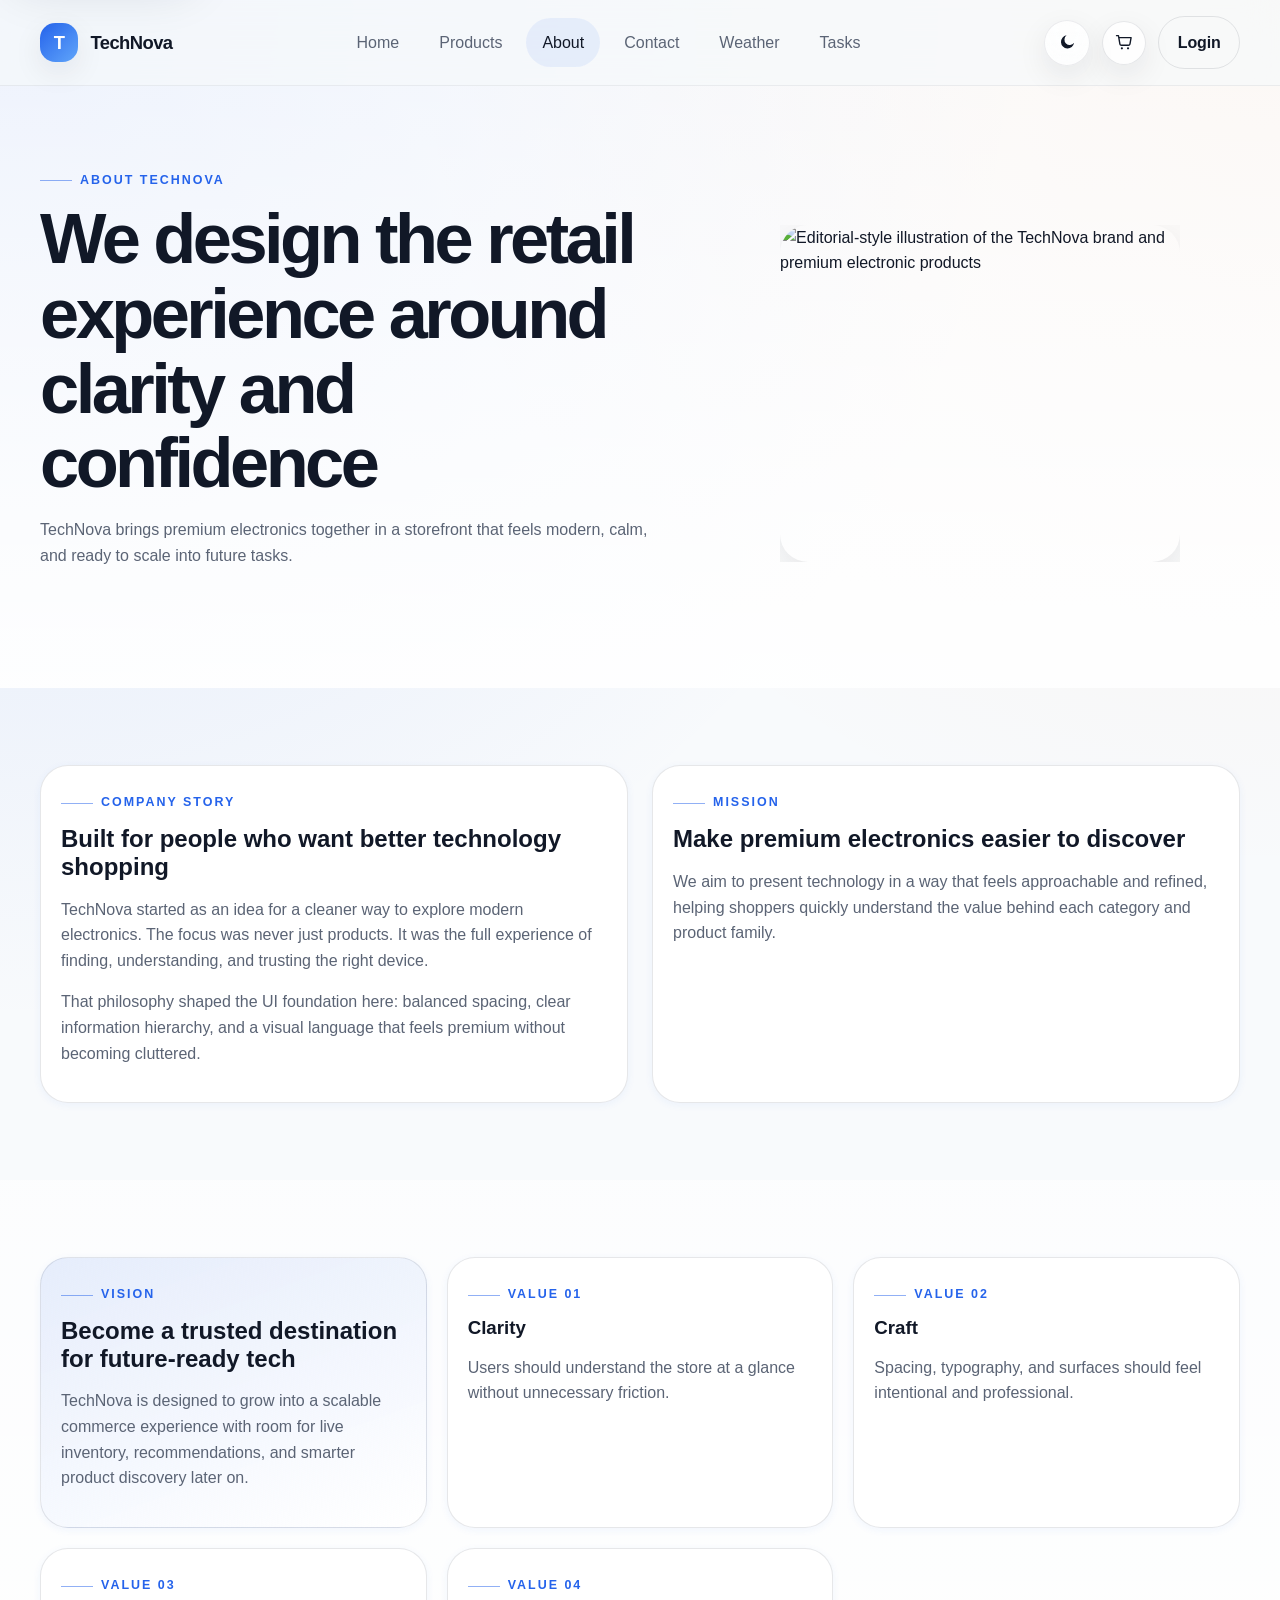
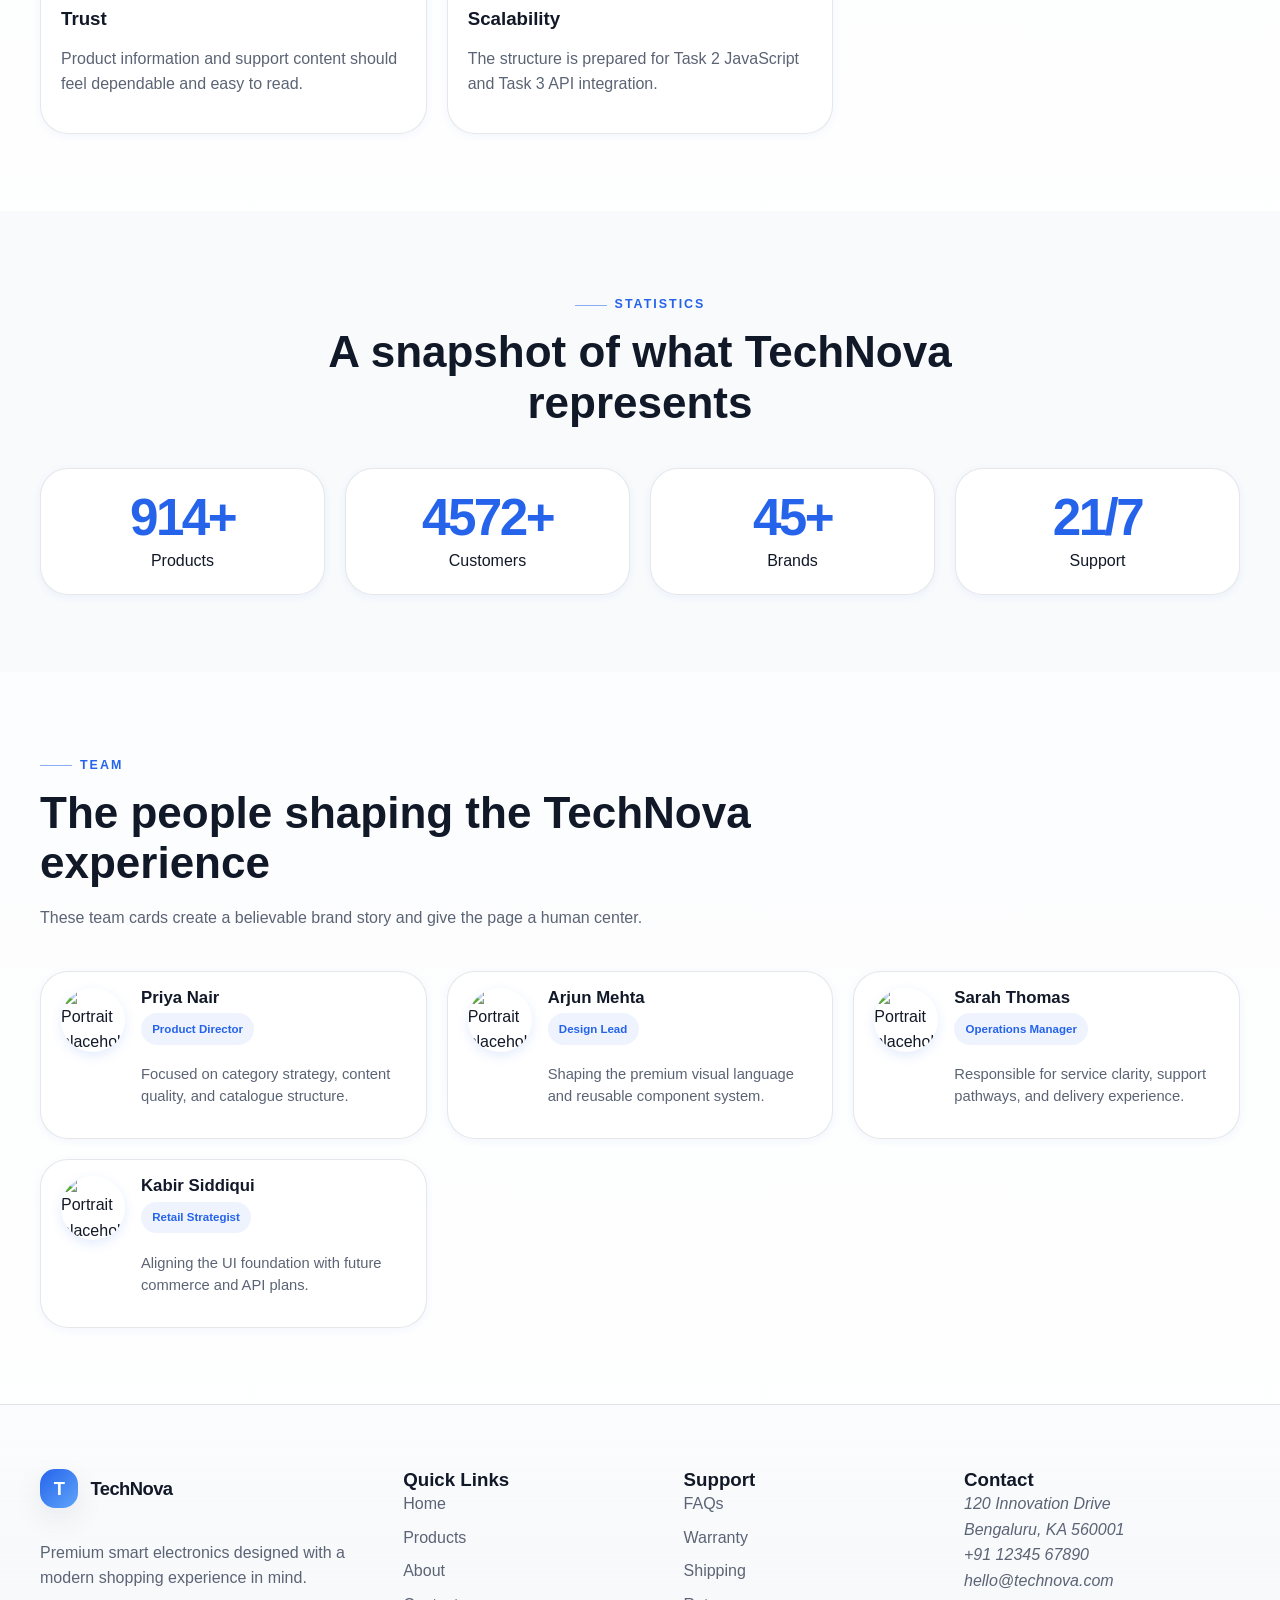
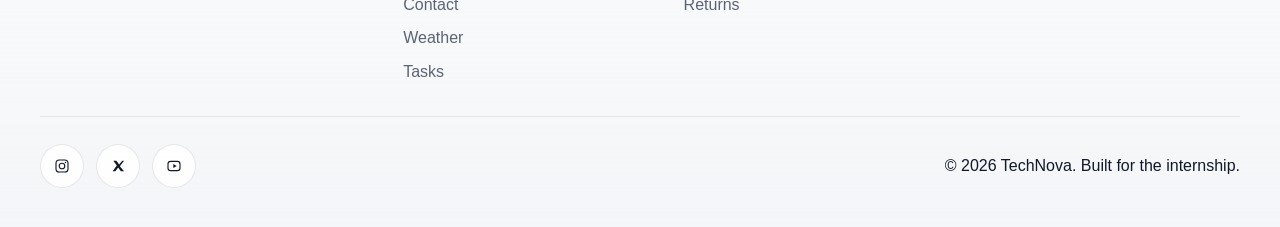
==== commit 15a255ca: "Complete Task 4: Performance, SEO & Code Quality" ====
--- a/about.html
+++ b/about.html
@@ -3,10 +3,21 @@
 <head>
   <meta charset="UTF-8">
   <meta name="viewport" content="width=device-width, initial-scale=1.0">
-  <title>About | TechNova</title>
-  <meta name="description" content="Learn about TechNova's story, mission, vision, values, statistics, and team.">
-  <meta name="keywords" content="About TechNova, company story, mission, vision, values, team">
+  <title>About TechNova | Brand Story, Mission, Values & Team</title>
+  <meta name="description" content="Learn about TechNova's story, mission, vision, values, statistics, and team behind the premium electronics marketplace.">
+  <meta name="keywords" content="About TechNova, TechNova story, TechNova mission, TechNova values, TechNova team, electronics marketplace brand">
   <meta name="author" content="TechNova">
+  <meta name="robots" content="index,follow">
+  <link rel="canonical" href="https://technova-demo.netlify.app/about.html">
+  <meta property="og:title" content="About TechNova | Brand Story, Mission, Values & Team">
+  <meta property="og:description" content="Learn about TechNova's story, mission, vision, values, statistics, and team behind the premium electronics marketplace.">
+  <meta property="og:type" content="website">
+  <meta property="og:url" content="https://technova-demo.netlify.app/about.html">
+  <meta property="og:image" content="https://technova-demo.netlify.app/images/hero-placeholder.svg">
+  <meta name="twitter:card" content="summary_large_image">
+  <meta name="twitter:title" content="About TechNova | Brand Story, Mission, Values & Team">
+  <meta name="twitter:description" content="Learn about TechNova's story, mission, vision, values, statistics, and team behind the premium electronics marketplace.">
+  <meta name="twitter:image" content="https://technova-demo.netlify.app/images/hero-placeholder.svg">
   <link rel="icon" href="images/favicon.svg" type="image/svg+xml">
   <link rel="stylesheet" href="css/variables.css">
   <link rel="stylesheet" href="css/style.css">
@@ -16,6 +27,7 @@
   <div class="page-loader" data-loader aria-label="Page loading">
     <span class="loader-ring" aria-hidden="true"></span>
   </div>
+  <a class="skip-link" href="#main-content">Skip to Main Content</a>
 
   <header class="site-header" data-component="site-header">
     <div class="container header__inner">
@@ -36,6 +48,8 @@
           <li><a class="nav__link" href="products.html">Products</a></li>
           <li><a class="nav__link is-active" href="about.html" aria-current="page">About</a></li>
           <li><a class="nav__link" href="contact.html">Contact</a></li>
+          <li><a class="nav__link" href="weather.html">Weather</a></li>
+          <li><a class="nav__link" href="todo.html">Tasks</a></li>
         </ul>
       </nav>
 
@@ -63,7 +77,7 @@
     </div>
   </header>
 
-  <main class="page-main">
+  <main class="page-main" id="main-content" tabindex="-1">
     <section class="page-hero section section--tinted" data-section="about-hero">
       <div class="container about-hero__grid">
         <div class="section-heading">
@@ -72,7 +86,7 @@
           <p>TechNova brings premium electronics together in a storefront that feels modern, calm, and ready to scale into future tasks.</p>
         </div>
         <figure class="about-hero__image">
-          <img src="images/hero-placeholder.svg" alt="Editorial-style illustration of the TechNova brand and premium electronic products">
+          <img src="images/hero-placeholder.svg" alt="Editorial-style illustration of the TechNova brand and premium electronic products" width="900" height="760" loading="eager" fetchpriority="high" decoding="async">
         </figure>
       </div>
     </section>
@@ -163,31 +177,35 @@
 
         <div class="card-grid card-grid--testimonials card-grid--team">
           <article class="testimonial-card">
-            <img src="images/team-placeholder.svg" alt="Portrait placeholder for Priya Nair, product director">
+            <img src="images/team-placeholder.svg" alt="Portrait placeholder for Priya Nair, product director" width="240" height="240" loading="lazy" decoding="async">
             <div>
               <h3>Priya Nair</h3>
-              <p>Product Director focused on category strategy, content quality, and catalogue structure.</p>
-            </div>
-          </article>
-          <article class="testimonial-card">
-            <img src="images/team-placeholder.svg" alt="Portrait placeholder for Arjun Mehta, design lead">
+              <span class="chip">Product Director</span>
+              <p>Focused on category strategy, content quality, and catalogue structure.</p>
+            </div>
+          </article>
+          <article class="testimonial-card">
+            <img src="images/team-placeholder.svg" alt="Portrait placeholder for Arjun Mehta, design lead" width="240" height="240" loading="lazy" decoding="async">
             <div>
               <h3>Arjun Mehta</h3>
-              <p>Design Lead shaping the premium visual language and reusable component system.</p>
-            </div>
-          </article>
-          <article class="testimonial-card">
-            <img src="images/team-placeholder.svg" alt="Portrait placeholder for Sarah Thomas, operations manager">
+              <span class="chip">Design Lead</span>
+              <p>Shaping the premium visual language and reusable component system.</p>
+            </div>
+          </article>
+          <article class="testimonial-card">
+            <img src="images/team-placeholder.svg" alt="Portrait placeholder for Sarah Thomas, operations manager" width="240" height="240" loading="lazy" decoding="async">
             <div>
               <h3>Sarah Thomas</h3>
-              <p>Operations Manager responsible for service clarity, support pathways, and delivery experience.</p>
-            </div>
-          </article>
-          <article class="testimonial-card">
-            <img src="images/team-placeholder.svg" alt="Portrait placeholder for Kabir Siddiqui, retail strategist">
+              <span class="chip">Operations Manager</span>
+              <p>Responsible for service clarity, support pathways, and delivery experience.</p>
+            </div>
+          </article>
+          <article class="testimonial-card">
+            <img src="images/team-placeholder.svg" alt="Portrait placeholder for Kabir Siddiqui, retail strategist" width="240" height="240" loading="lazy" decoding="async">
             <div>
               <h3>Kabir Siddiqui</h3>
-              <p>Retail Strategist aligning the UI foundation with future commerce and API plans.</p>
+              <span class="chip">Retail Strategist</span>
+              <p>Aligning the UI foundation with future commerce and API plans.</p>
             </div>
           </article>
         </div>
@@ -212,6 +230,8 @@
           <li><a href="products.html">Products</a></li>
           <li><a href="about.html">About</a></li>
           <li><a href="contact.html">Contact</a></li>
+          <li><a href="weather.html">Weather</a></li>
+          <li><a href="todo.html">Tasks</a></li>
         </ul>
       </div>
 
@@ -242,13 +262,13 @@
         <a href="#" aria-label="TechNova on X"><svg viewBox="0 0 24 24" aria-hidden="true"><path d="M5 4h4.6l4.1 5.7L18.4 4H21l-6.2 8.5L21 20h-4.6l-4.2-5.8L8 20H3.9l6.3-8.6L5 4Z" fill="currentColor"/></svg></a>
         <a href="#" aria-label="TechNova on YouTube"><svg viewBox="0 0 24 24" aria-hidden="true"><rect x="3" y="5" width="18" height="14" rx="4" fill="none" stroke="currentColor" stroke-width="1.7"/><path d="M11 9l5 3-5 3V9Z" fill="currentColor"/></svg></a>
       </div>
-      <p>&copy; 2026 TechNova. Built for the internship Task 1 UI foundation.</p>
+      <p>&copy; 2026 TechNova. Built for the internship.</p>
     </div>
   </footer>
 
   <button class="back-to-top" type="button" aria-label="Back to top" data-back-to-top>&uarr;</button>
   <div class="toast-region" aria-live="polite" aria-atomic="true" data-toast-region></div>
-  <script type="module" src="js/main.js"></script>
-  <script type="module" src="js/counter.js"></script>
+  <script type="module" src="js/main.js" defer></script>
+  <script type="module" src="js/counter.js" defer></script>
 </body>
 </html>
--- a/css/style.css
+++ b/css/style.css
@@ -35,6 +35,11 @@
   text-decoration: none;
 }
 
+a:focus-visible {
+  outline: 3px solid rgba(37, 99, 235, 0.25);
+  outline-offset: 2px;
+}
+
 button,
 input,
 select,
@@ -74,6 +79,19 @@
 .section-heading {
   max-width: 760px;
   margin-bottom: var(--space-10);
+}
+
+.section-heading h2 {
+  font-size: clamp(1.8rem, 3.5vw, 2.75rem);
+  line-height: 1.2;
+  margin-top: var(--space-2);
+  margin-bottom: var(--space-3);
+}
+
+.section-heading p {
+  font-size: 1rem;
+  color: var(--color-text-muted);
+  line-height: 1.6;
 }
 
 .section-heading--center {
@@ -245,6 +263,25 @@
 textarea:focus-visible {
   outline: 3px solid rgba(37, 99, 235, 0.25);
   outline-offset: 2px;
+}
+
+.skip-link {
+  position: absolute;
+  top: 0.75rem;
+  left: 0.75rem;
+  z-index: 1000;
+  padding: 0.75rem 1rem;
+  border-radius: var(--radius-md);
+  background: var(--color-surface);
+  color: var(--color-text);
+  border: 1px solid var(--color-border);
+  box-shadow: var(--color-shadow);
+  transform: translateY(-180%);
+  transition: transform var(--transition-base);
+}
+
+.skip-link:focus-visible {
+  transform: translateY(0);
 }
 
 .header__actions {
@@ -369,13 +406,14 @@
   border-radius: 999px;
   font-weight: 700;
   letter-spacing: -0.01em;
+  transition: all var(--transition-base);
 }
 
 .btn:hover,
 .btn:focus-visible,
 .icon-button:hover,
 .pagination__link:hover {
-  transform: translateY(-1px);
+  transform: translateY(-2px);
 }
 
 .btn--primary {
@@ -384,16 +422,36 @@
   box-shadow: 0 16px 36px rgba(37, 99, 235, 0.24);
 }
 
+.btn--primary:hover,
+.btn--primary:focus-visible {
+  box-shadow: 0 20px 44px rgba(37, 99, 235, 0.32);
+  transform: translateY(-3px);
+}
+
 .btn--secondary {
   color: var(--color-text);
-  background: rgba(255, 255, 255, 0.82);
-  border-color: var(--color-border);
+  background: rgba(255, 255, 255, 0.85);
+  border-color: rgba(17, 24, 39, 0.12);
+  box-shadow: 0 4px 12px rgba(0, 0, 0, 0.08);
+}
+
+.btn--secondary:hover,
+.btn--secondary:focus-visible {
+  background: rgba(255, 255, 255, 0.95);
+  border-color: var(--color-primary);
+  box-shadow: 0 8px 20px rgba(37, 99, 235, 0.12);
 }
 
 .btn--ghost {
   color: var(--color-text);
   background: transparent;
   border-color: var(--color-border);
+}
+
+.btn--ghost:hover,
+.btn--ghost:focus-visible {
+  background: rgba(37, 99, 235, 0.06);
+  border-color: var(--color-primary);
 }
 
 .btn--small {
@@ -411,10 +469,11 @@
 .stat-card,
 .catalog-tools,
 .newsletter-card {
-  border: 1px solid rgba(17, 24, 39, 0.08);
+  border: 1px solid rgba(17, 24, 39, 0.1);
   border-radius: var(--radius-lg);
   background: var(--color-surface);
-  box-shadow: var(--color-shadow-soft);
+  box-shadow: 0 2px 8px rgba(37, 99, 235, 0.06);
+  transition: all var(--transition-base);
 }
 
 .glass-card {
@@ -437,9 +496,9 @@
 
 .hero__grid {
   display: grid;
-  grid-template-columns: 1.05fr 0.95fr;
-  align-items: center;
-  gap: clamp(2rem, 5vw, 4rem);
+  grid-template-columns: 1.15fr 0.85fr;
+  align-items: center;
+  gap: clamp(1.5rem, 2.5vw, 2.25rem);
 }
 
 .hero__content h1,
@@ -451,7 +510,7 @@
 }
 
 .hero__lead {
-  max-width: 58ch;
+  max-width: 62ch;
   font-size: 1.07rem;
 }
 
@@ -489,14 +548,55 @@
 
 .hero__visual {
   position: relative;
+  width: min(100%, 30rem);
+  justify-self: center;
+  display: grid;
+  place-items: center;
 }
 
 .hero__image-frame {
   margin: 0;
-  padding: clamp(0.75rem, 2vw, 1rem);
-  border-radius: 2rem;
-  background: linear-gradient(160deg, rgba(37, 99, 235, 0.08), rgba(249, 115, 22, 0.08));
-  box-shadow: var(--color-shadow);
+  width: 100%;
+  padding: 0.5rem;
+  padding-bottom: 3.25rem;
+  border-radius: var(--radius-lg);
+  background: linear-gradient(175deg, rgba(255, 255, 255, 0.92), rgba(248, 250, 252, 0.85));
+  border: 1px solid rgba(148, 163, 184, 0.22);
+  box-shadow: 0 26px 48px rgba(15, 23, 42, 0.16);
+  overflow: hidden;
+  aspect-ratio: 16 / 11;
+  display: grid;
+  grid-template-rows: auto 1fr;
+  position: relative;
+}
+
+.hero__mockup-top {
+  display: flex;
+  align-items: center;
+  gap: 0.35rem;
+  height: 1.25rem;
+  padding: 0 0.35rem;
+}
+
+.hero__mockup-dot {
+  width: 0.42rem;
+  height: 0.42rem;
+  border-radius: 50%;
+  background: rgba(148, 163, 184, 0.75);
+}
+
+.hero__mockup-body {
+  min-height: 0;
+  border-radius: calc(var(--radius-lg) - 0.5rem);
+  overflow: hidden;
+  background: linear-gradient(145deg, rgba(37, 99, 235, 0.09), rgba(249, 115, 22, 0.1));
+}
+
+.hero__image-frame img {
+  width: 100%;
+  height: 100%;
+  object-fit: cover;
+  border-radius: calc(var(--radius-lg) - 0.5rem);
 }
 
 .hero__visual.is-changing .hero__image-frame,
@@ -512,19 +612,40 @@
 
 .hero__floating-card {
   position: absolute;
-  right: clamp(0.75rem, 2vw, 1.25rem);
-  bottom: clamp(0.75rem, 2vw, 1.5rem);
-  width: min(320px, calc(100% - 1.5rem));
-  padding: var(--space-5);
+  right: 0.8rem;
+  bottom: -2rem;
+  width: min(250px, 62%);
+  padding: var(--space-4);
   border-radius: var(--radius-md);
+  z-index: 2;
+  box-shadow: 0 18px 36px rgba(15, 23, 42, 0.2);
+}
+
+.hero__floating-card strong {
+  font-size: 1rem;
+}
+
+.hero__floating-card p {
+  font-size: 0.85rem;
+  line-height: 1.45;
+  margin: var(--space-1) 0 0;
 }
 
 .slider-controls {
   position: absolute;
-  left: var(--space-4);
-  bottom: var(--space-4);
+  left: 0.75rem;
+  bottom: 0.75rem;
   display: flex;
-  gap: var(--space-2);
+  align-items: center;
+  justify-content: flex-start;
+  gap: var(--space-3);
+  z-index: 3;
+}
+
+.slider-nav {
+  display: flex;
+  align-items: center;
+  gap: 0.875rem;
 }
 
 .slider-button,
@@ -541,6 +662,9 @@
 .slider-button {
   width: 2.5rem;
   height: 2.5rem;
+  flex: 0 0 2.5rem;
+  display: inline-grid;
+  place-items: center;
   border-radius: 50%;
   font-weight: 800;
 }
@@ -553,15 +677,18 @@
 
 .slider-dots {
   position: absolute;
-  right: var(--space-4);
-  top: var(--space-4);
+  top: 1rem;
+  right: 1rem;
   display: flex;
+  align-items: center;
+  justify-content: center;
+  z-index: 4;
   gap: var(--space-2);
 }
 
 .slider-dot {
-  width: 0.72rem;
-  height: 0.72rem;
+  width: 0.5rem;
+  height: 0.5rem;
   padding: 0;
   border-radius: 50%;
 }
@@ -571,18 +698,25 @@
   border-color: var(--color-primary);
 }
 
-.mini-label,
-.chip {
+.mini-label {
   display: inline-flex;
   align-items: center;
+  color: var(--color-primary);
   border-radius: 999px;
   font-size: 0.78rem;
   font-weight: 700;
-}
-
-.mini-label {
+  margin-bottom: var(--space-2);
+}
+
+.chip {
+  display: inline-flex;
+  align-items: center;
+  border-radius: 999px;
+  font-size: 0.78rem;
+  font-weight: 700;
   color: var(--color-primary);
-  margin-bottom: var(--space-2);
+  background: rgba(37, 99, 235, 0.08);
+  padding: 0.4rem 0.7rem;
 }
 
 .card-grid {
@@ -620,24 +754,47 @@
   display: grid;
   gap: var(--space-4);
   align-content: start;
+  overflow: hidden;
+}
+
+.category-card div {
+  display: grid;
+  gap: var(--space-2);
+}
+
+.category-card h3 {
+  font-size: 1.15rem;
+  margin: 0;
+}
+
+.category-card p {
+  font-size: 0.95rem;
+  color: var(--color-text-muted);
+  margin: 0;
 }
 
 .category-card img,
 .product-card img,
 .testimonial-card img,
-.about-hero__image img {
+.about-hero__image img,
+.modal__image {
+  display: block;
   width: 100%;
   border-radius: var(--radius-md);
+  box-shadow: var(--color-shadow);
 }
 
 .category-card img {
+  aspect-ratio: 4 / 3;
+  height: clamp(10.5rem, 14vw, 12.75rem);
+  object-fit: cover;
+  object-position: center;
   background: linear-gradient(135deg, rgba(37, 99, 235, 0.08), rgba(249, 115, 22, 0.08));
-}
-
-.chip {
-  color: var(--color-primary);
-  background: rgba(37, 99, 235, 0.08);
-  padding: 0.4rem 0.7rem;
+  transition: transform 0.3s ease-out;
+}
+
+.category-card:hover img {
+  transform: scale(1.08);
 }
 
 .product-card {
@@ -645,9 +802,34 @@
   gap: var(--space-4);
 }
 
+.product-card img {
+  aspect-ratio: 4 / 3;
+  height: clamp(11rem, 15vw, 13rem);
+  object-fit: cover;
+  object-position: center;
+  background: linear-gradient(135deg, rgba(37, 99, 235, 0.08), rgba(249, 115, 22, 0.08));
+  transition: transform 0.3s ease-out;
+}
+
+.product-card:hover img {
+  transform: scale(1.05);
+}
+
 .product-card__body {
   display: grid;
   gap: var(--space-3);
+  flex: 1;
+}
+
+.product-card h3 {
+  font-size: 1.15rem;
+  margin: 0;
+}
+
+.product-card p {
+  font-size: 0.95rem;
+  color: var(--color-text-muted);
+  line-height: 1.5;
 }
 
 .product-card__title {
@@ -681,14 +863,42 @@
 
 .testimonial-card {
   display: grid;
-  grid-template-columns: 86px 1fr;
+  grid-template-columns: 64px 1fr;
   gap: var(--space-4);
   align-items: start;
+  padding: var(--space-4) var(--space-5);
 }
 
 .testimonial-card img {
   aspect-ratio: 1;
+  width: 64px;
+  height: 64px;
   object-fit: cover;
+  object-position: center;
+  border-radius: 50%;
+  box-shadow: 0 4px 12px rgba(37, 99, 235, 0.12);
+}
+
+.testimonial-card h3 {
+  font-size: 1.05rem;
+  margin-bottom: 0.15rem;
+}
+
+.testimonial-card p {
+  font-size: 0.92rem;
+  line-height: 1.5;
+}
+
+.card-grid--team .testimonial-card .chip {
+  margin-top: var(--space-1);
+  margin-bottom: var(--space-1);
+  font-size: 0.72rem;
+}
+
+.modal__image {
+  aspect-ratio: 4 / 3;
+  object-fit: cover;
+  object-position: center;
 }
 
 .newsletter-card {
@@ -699,8 +909,7 @@
   padding: clamp(1.5rem, 4vw, 2.5rem);
 }
 
-.newsletter-form,
-.catalog-tools {
+.newsletter-form {
   display: grid;
   gap: var(--space-4);
 }
@@ -725,9 +934,12 @@
 select,
 textarea {
   width: 100%;
+  min-width: 0;
+  max-width: 100%;
   border: 1px solid rgba(17, 24, 39, 0.12);
   border-radius: 0.95rem;
   padding: 0.9rem 1rem;
+  box-sizing: border-box;
   background: rgba(255, 255, 255, 0.95);
   color: var(--color-text);
 }
@@ -865,8 +1077,73 @@
 }
 
 .catalog-tools {
-  grid-template-columns: repeat(3, minmax(0, 1fr));
+  display: flex;
+  flex-wrap: wrap;
+  align-items: flex-end;
+  gap: var(--space-4);
   padding: var(--space-5);
+  max-width: 100%;
+  min-width: 0;
+  box-sizing: border-box;
+  overflow: hidden;
+}
+
+.catalog-tools__search {
+  flex: 2 1 220px;
+  min-width: 0;
+  max-width: 100%;
+  overflow: hidden;
+}
+
+.catalog-tools__group {
+  flex: 1 1 150px;
+  min-width: 0;
+  max-width: 100%;
+  overflow: hidden;
+}
+
+.catalog-tools__pills {
+  display: flex;
+  flex-wrap: wrap;
+  gap: 0.75rem;
+}
+
+.catalog-tools__pills--sort {
+  gap: 0.6rem;
+}
+
+.catalog-pill {
+  display: inline-flex;
+  align-items: center;
+  justify-content: center;
+  min-height: 2.6rem;
+  padding: 0.6rem 0.95rem;
+  border: 1px solid rgba(17, 24, 39, 0.12);
+  border-radius: 999px;
+  background: rgba(255, 255, 255, 0.7);
+  color: var(--color-text);
+  font-weight: 700;
+  line-height: 1;
+  white-space: nowrap;
+}
+
+.catalog-pill.is-active {
+  color: #fff;
+  background: linear-gradient(135deg, var(--color-primary), var(--color-primary-dark));
+  border-color: transparent;
+  box-shadow: 0 12px 28px rgba(37, 99, 235, 0.18);
+}
+
+.catalog-pill:hover,
+.catalog-pill:focus-visible {
+  transform: translateY(-1px);
+  border-color: var(--color-primary);
+  box-shadow: 0 10px 22px rgba(37, 99, 235, 0.12);
+}
+
+.catalog-tools__apply {
+  flex: 0 0 auto;
+  min-width: 12rem;
 }
 
 .card-grid--catalog {
@@ -912,12 +1189,24 @@
 }
 
 .about-hero__grid {
-  grid-template-columns: 1fr 0.9fr;
-  align-items: center;
+  grid-template-columns: 1.1fr 0.9fr;
+  align-items: center;
+  gap: clamp(2rem, 3.5vw, 3rem);
 }
 
 .about-hero__image {
   margin: 0;
+  width: min(100%, 400px);
+  max-width: 400px;
+  justify-self: center;
+  overflow: hidden;
+}
+
+.about-hero__image img {
+  width: 100%;
+  height: auto;
+  border-radius: var(--radius-lg);
+  transform: none;
 }
 
 .stats-grid {
@@ -1101,14 +1390,211 @@
   backdrop-filter: blur(6px);
 }
 
+.split-layout {
+  grid-template-columns: repeat(2, minmax(0, 1fr));
+}
+
+.about-hero__grid {
+  grid-template-columns: 1.1fr 0.9fr;
+  align-items: center;
+}
+
+.about-hero__image {
+  margin: 0;
+  width: min(100%, 400px);
+  max-width: 400px;
+}
+
+.stats-grid {
+  display: grid;
+  grid-template-columns: repeat(4, minmax(0, 1fr));
+  gap: var(--space-5);
+}
+
+.stat-card {
+  text-align: center;
+}
+
+.stat-card strong {
+  display: block;
+  font-size: clamp(2rem, 4vw, 3.25rem);
+  letter-spacing: -0.05em;
+  color: var(--color-primary);
+}
+
+.contact-layout {
+  grid-template-columns: 1.1fr 0.9fr;
+  align-items: start;
+  gap: clamp(var(--space-5), 3vw, var(--space-8));
+}
+
+.contact-sidebar {
+  display: grid;
+  gap: var(--space-5);
+  align-self: start;
+}
+
+.contact-layout > .content-card {
+  align-self: start;
+}
+
+.form-grid {
+  display: grid;
+  grid-template-columns: repeat(2, minmax(0, 1fr));
+  gap: var(--space-4);
+  margin-bottom: var(--space-5);
+}
+
+.field--full {
+  grid-column: 1 / -1;
+}
+
+.contact-form button {
+  width: fit-content;
+}
+
+iframe {
+  width: 100%;
+  min-height: 22rem;
+  border: 0;
+  border-radius: var(--radius-md);
+  background: rgba(17, 24, 39, 0.05);
+}
+
+.info-list {
+  display: grid;
+  gap: var(--space-3);
+  margin: 0;
+  padding-left: 1rem;
+  color: var(--color-text-muted);
+}
+
+.info-list strong {
+  color: var(--color-text);
+}
+
+.page-loader {
+  position: fixed;
+  inset: 0;
+  z-index: 1000;
+  display: grid;
+  place-items: center;
+  background: var(--color-bg);
+  transition: opacity var(--transition-base), visibility var(--transition-base);
+}
+
+.page-loader.is-hidden {
+  opacity: 0;
+  visibility: hidden;
+}
+
+.loader-ring {
+  width: 3rem;
+  height: 3rem;
+  border: 4px solid rgba(37, 99, 235, 0.16);
+  border-top-color: var(--color-primary);
+  border-radius: 50%;
+  animation: spin 800ms linear infinite;
+}
+
+.back-to-top {
+  position: fixed;
+  right: 1rem;
+  bottom: 1rem;
+  z-index: 45;
+  width: 3rem;
+  height: 3rem;
+  border: 1px solid var(--color-border);
+  border-radius: 50%;
+  color: #fff;
+  background: var(--color-primary);
+  box-shadow: var(--color-shadow);
+  opacity: 0;
+  visibility: hidden;
+  transform: translateY(0.75rem);
+  transition: opacity var(--transition-base), visibility var(--transition-base), transform var(--transition-base);
+}
+
+.back-to-top.is-visible {
+  opacity: 1;
+  visibility: visible;
+  transform: translateY(0);
+}
+
+.toast-region {
+  position: fixed;
+  top: 1rem;
+  right: 1rem;
+  z-index: 1200;
+  display: grid;
+  gap: var(--space-3);
+  width: min(22rem, calc(100% - 2rem));
+  pointer-events: none;
+}
+
+.toast {
+  padding: 0.9rem 1rem;
+  border: 1px solid var(--color-border);
+  border-left: 4px solid var(--color-primary);
+  border-radius: var(--radius-sm);
+  color: var(--color-text);
+  background: var(--color-surface);
+  box-shadow: var(--color-shadow);
+  opacity: 0;
+  transform: translateX(1rem);
+  transition: opacity var(--transition-base), transform var(--transition-base);
+}
+
+.toast.is-visible {
+  opacity: 1;
+  transform: translateX(0);
+}
+
+.toast--success {
+  border-left-color: #16a34a;
+}
+
+.toast--error {
+  border-left-color: #dc2626;
+}
+
+.toast--info {
+  border-left-color: var(--color-primary);
+}
+
+.modal {
+  position: fixed;
+  inset: 0;
+  z-index: 100;
+  display: grid;
+  place-items: center;
+  padding: 1rem;
+  opacity: 0;
+  visibility: hidden;
+  transition: opacity var(--transition-base), visibility var(--transition-base);
+}
+
+.modal.is-open {
+  opacity: 1;
+  visibility: visible;
+}
+
+.modal__overlay {
+  position: absolute;
+  inset: 0;
+  background: rgba(15, 23, 42, 0.62);
+  backdrop-filter: blur(6px);
+}
+
 .modal__panel {
   position: relative;
   z-index: 1;
   display: grid;
-  grid-template-columns: minmax(0, 0.9fr) minmax(0, 1fr);
-  gap: var(--space-6);
-  width: min(820px, 100%);
-  max-height: min(86vh, 720px);
+  grid-template-columns: 0.65fr 1fr;
+  align-items: center;
+  gap: var(--space-5);
+  width: min(760px, 100%);
+  max-height: min(80vh, 560px);
   overflow: auto;
   padding: var(--space-5);
   border: 1px solid var(--color-border);
@@ -1125,24 +1611,54 @@
 
 .modal__close {
   position: absolute;
-  top: var(--space-4);
-  right: var(--space-4);
-  width: 2.5rem;
-  height: 2.5rem;
+  top: var(--space-3);
+  right: var(--space-3);
+  width: 2.25rem;
+  height: 2.25rem;
   border-radius: 50%;
-  font-size: 1.4rem;
+  font-size: 1.25rem;
+  z-index: 2;
+  cursor: pointer;
+  display: grid;
+  place-items: center;
+  border: 1px solid var(--color-border);
+  background: var(--color-bg);
+}
+
+.modal__media {
+  display: flex;
+  align-items: center;
+  justify-content: center;
+  min-width: 0;
+  padding: var(--space-3);
+  border-radius: var(--radius-md);
+  background: linear-gradient(135deg, rgba(37, 99, 235, 0.06), rgba(249, 115, 22, 0.06));
 }
 
 .modal__image {
   width: 100%;
-  border-radius: var(--radius-md);
+  max-height: 220px;
+  object-fit: contain;
+  object-position: center;
+  border-radius: var(--radius-sm);
+  box-shadow: none;
 }
 
 .modal__content {
   display: grid;
   align-content: center;
-  gap: var(--space-4);
+  gap: var(--space-3);
   padding-right: var(--space-8);
+}
+
+.modal__content h2 {
+  font-size: 1.35rem;
+  letter-spacing: -0.02em;
+}
+
+.modal__content p {
+  font-size: 0.95rem;
+  line-height: 1.55;
 }
 
 @keyframes spin {
@@ -1153,11 +1669,6 @@
 
 .section-heading--compact {
   max-width: 620px;
-}
-
-.hero__image-frame,
-.about-hero__image img {
-  box-shadow: var(--color-shadow);
 }
 
 .product-card:hover,
@@ -1166,7 +1677,8 @@
 .testimonial-card:hover,
 .content-card:hover,
 .stat-card:hover {
-  transform: translateY(-3px);
+  transform: translateY(-6px);
+  box-shadow: 0 12px 32px rgba(37, 99, 235, 0.15);
 }
 
 .product-card:hover,
@@ -1176,5 +1688,5 @@
 .content-card:hover,
 .stat-card:hover,
 .glass-card:hover {
-  box-shadow: var(--color-shadow);
-}
+  box-shadow: 0 12px 32px rgba(37, 99, 235, 0.15);
+}
--- a/css/responsive.css
+++ b/css/responsive.css
@@ -33,7 +33,19 @@
   }
 
   .catalog-tools {
-    grid-template-columns: 1fr;
+    display: grid;
+    grid-template-columns: 1fr 1fr;
+    gap: var(--space-4);
+  }
+
+  .catalog-tools__search {
+    grid-column: 1 / -1;
+  }
+
+  .catalog-tools__apply {
+    grid-column: 1 / -1;
+    justify-self: stretch;
+    width: 100%;
   }
 
   .newsletter-form {
@@ -46,13 +58,18 @@
 
   .hero__visual {
     justify-self: center;
-    width: min(100%, 640px);
+    width: min(100%, 30rem);
+  }
+
+  .about-hero__image {
+    justify-self: center;
+    width: min(100%, 400px);
   }
 
   .hero__floating-card {
-    right: 1rem;
-    bottom: 1rem;
-    width: min(300px, calc(100% - 2rem));
+    right: 0.75rem;
+    bottom: -1.5rem;
+    width: min(250px, 62%);
   }
 }
 
@@ -194,7 +211,11 @@
   }
 
   .hero__visual {
-    width: min(100%, 640px);
+    width: min(100%, 26rem);
+  }
+
+  .about-hero__image {
+    width: min(100%, 400px);
   }
 
   .hero__content h1 {
@@ -207,13 +228,6 @@
     margin-top: var(--space-4);
   }
 
-  .slider-controls,
-  .slider-dots {
-    position: static;
-    justify-content: center;
-    margin-top: var(--space-3);
-  }
-
   iframe {
     min-height: 18rem;
   }
@@ -224,10 +238,48 @@
 
   .modal__panel {
     grid-template-columns: 1fr;
+    max-height: min(90vh, 640px);
+    padding: var(--space-4);
+  }
+
+  .modal__media {
+    justify-self: center;
+    width: min(100%, 280px);
+    padding: var(--space-2);
+  }
+
+  .modal__image {
+    max-height: 180px;
   }
 
   .modal__content {
     padding-right: 0;
+    text-align: center;
+  }
+
+  .modal__content .product-card__meta {
+    justify-content: center;
+  }
+
+  .catalog-tools {
+    display: grid;
+    grid-template-columns: 1fr;
+    padding: var(--space-4);
+  }
+
+  .catalog-tools__search,
+  .catalog-tools__group {
+    grid-column: 1 / -1;
+  }
+
+  .catalog-tools select {
+    font-size: 0.95rem;
+  }
+
+  .catalog-tools__apply {
+    grid-column: 1 / -1;
+    width: 100%;
+    min-width: 0;
   }
 }
 
@@ -298,6 +350,40 @@
   .newsletter-card {
     padding: var(--space-4);
   }
+
+  .catalog-tools {
+    gap: var(--space-3);
+  }
+
+  .catalog-tools select {
+    font-size: 0.95rem;
+  }
+
+  .catalog-tools__pills {
+    gap: 0.5rem;
+  }
+
+  .catalog-pill {
+    width: 100%;
+    min-height: 2.75rem;
+    justify-content: flex-start;
+  }
+
+  .catalog-tools__apply {
+    width: 100%;
+    justify-self: stretch;
+  }
+
+  .newsletter-form {
+    grid-template-columns: 1fr;
+  }
+
+  input,
+  select,
+  textarea {
+    box-sizing: border-box;
+    max-width: 100%;
+  }
 }
 
 @media (min-width: 1440px) {
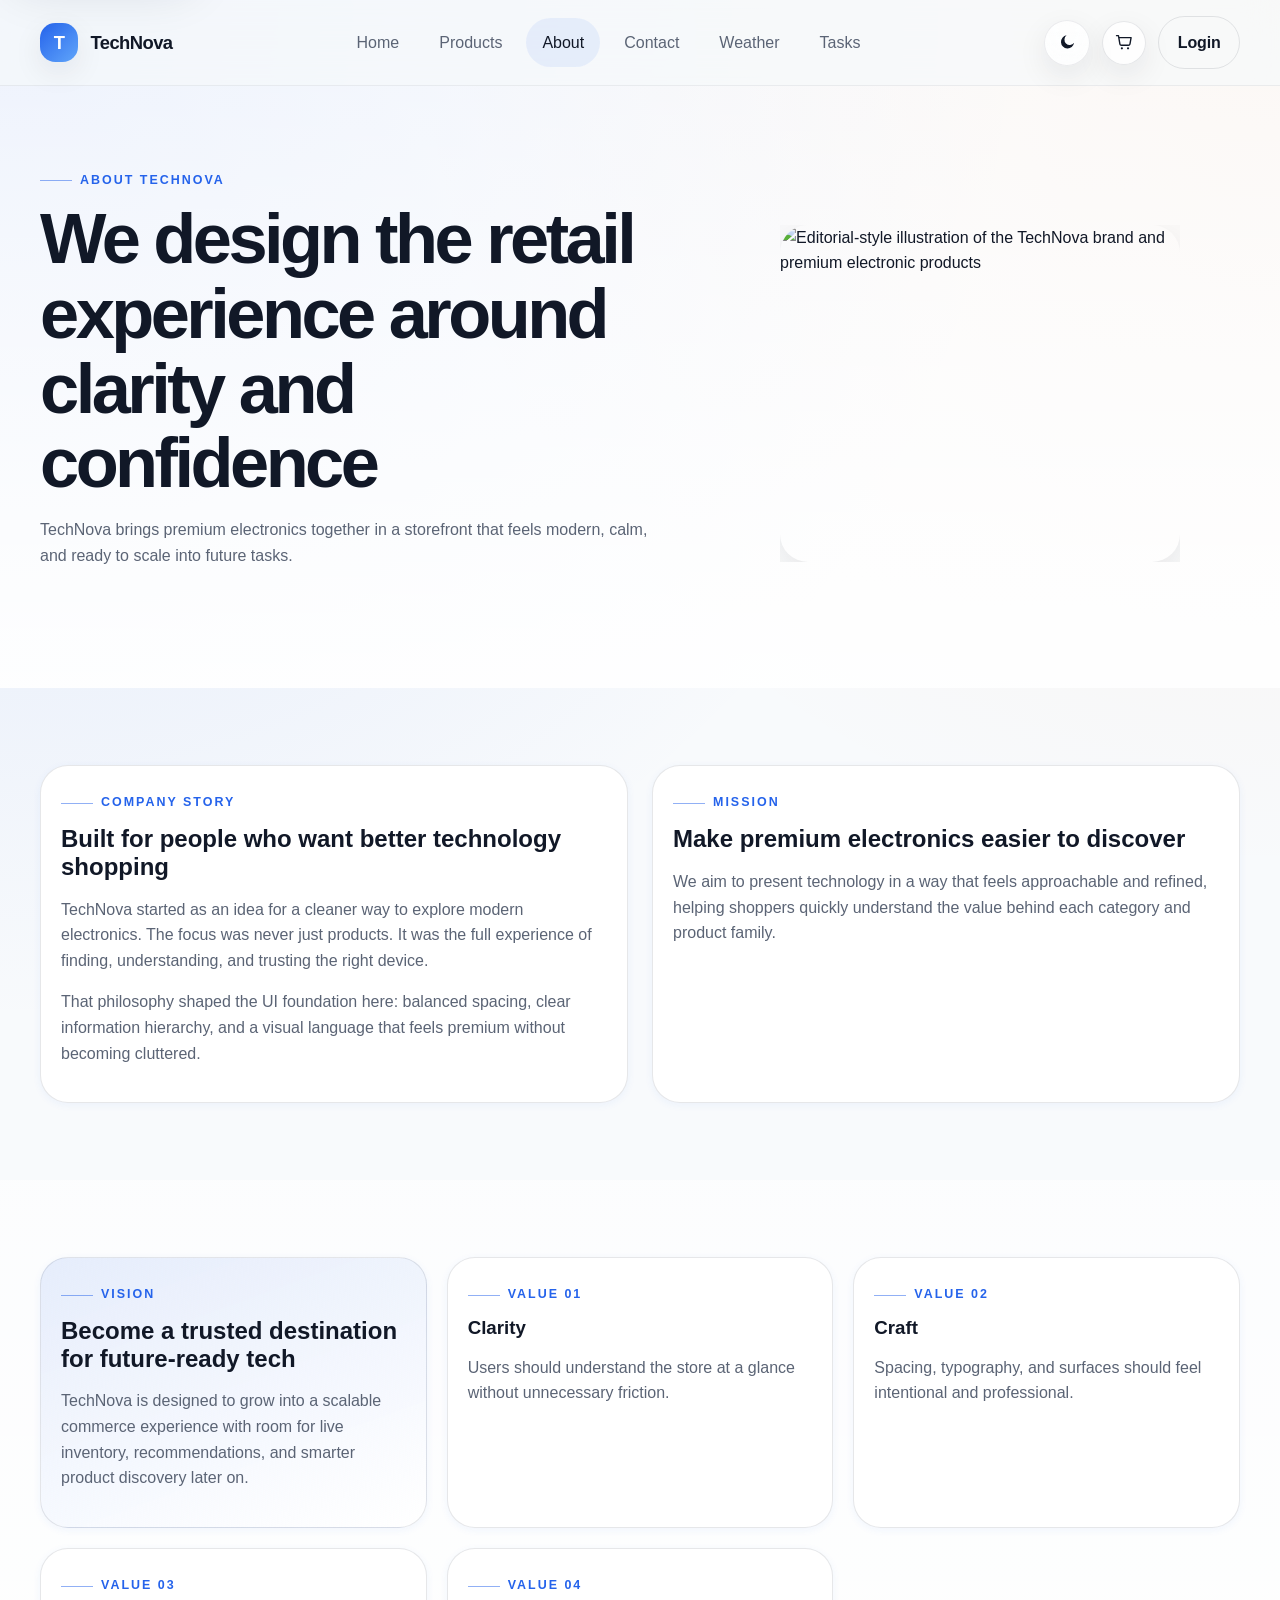
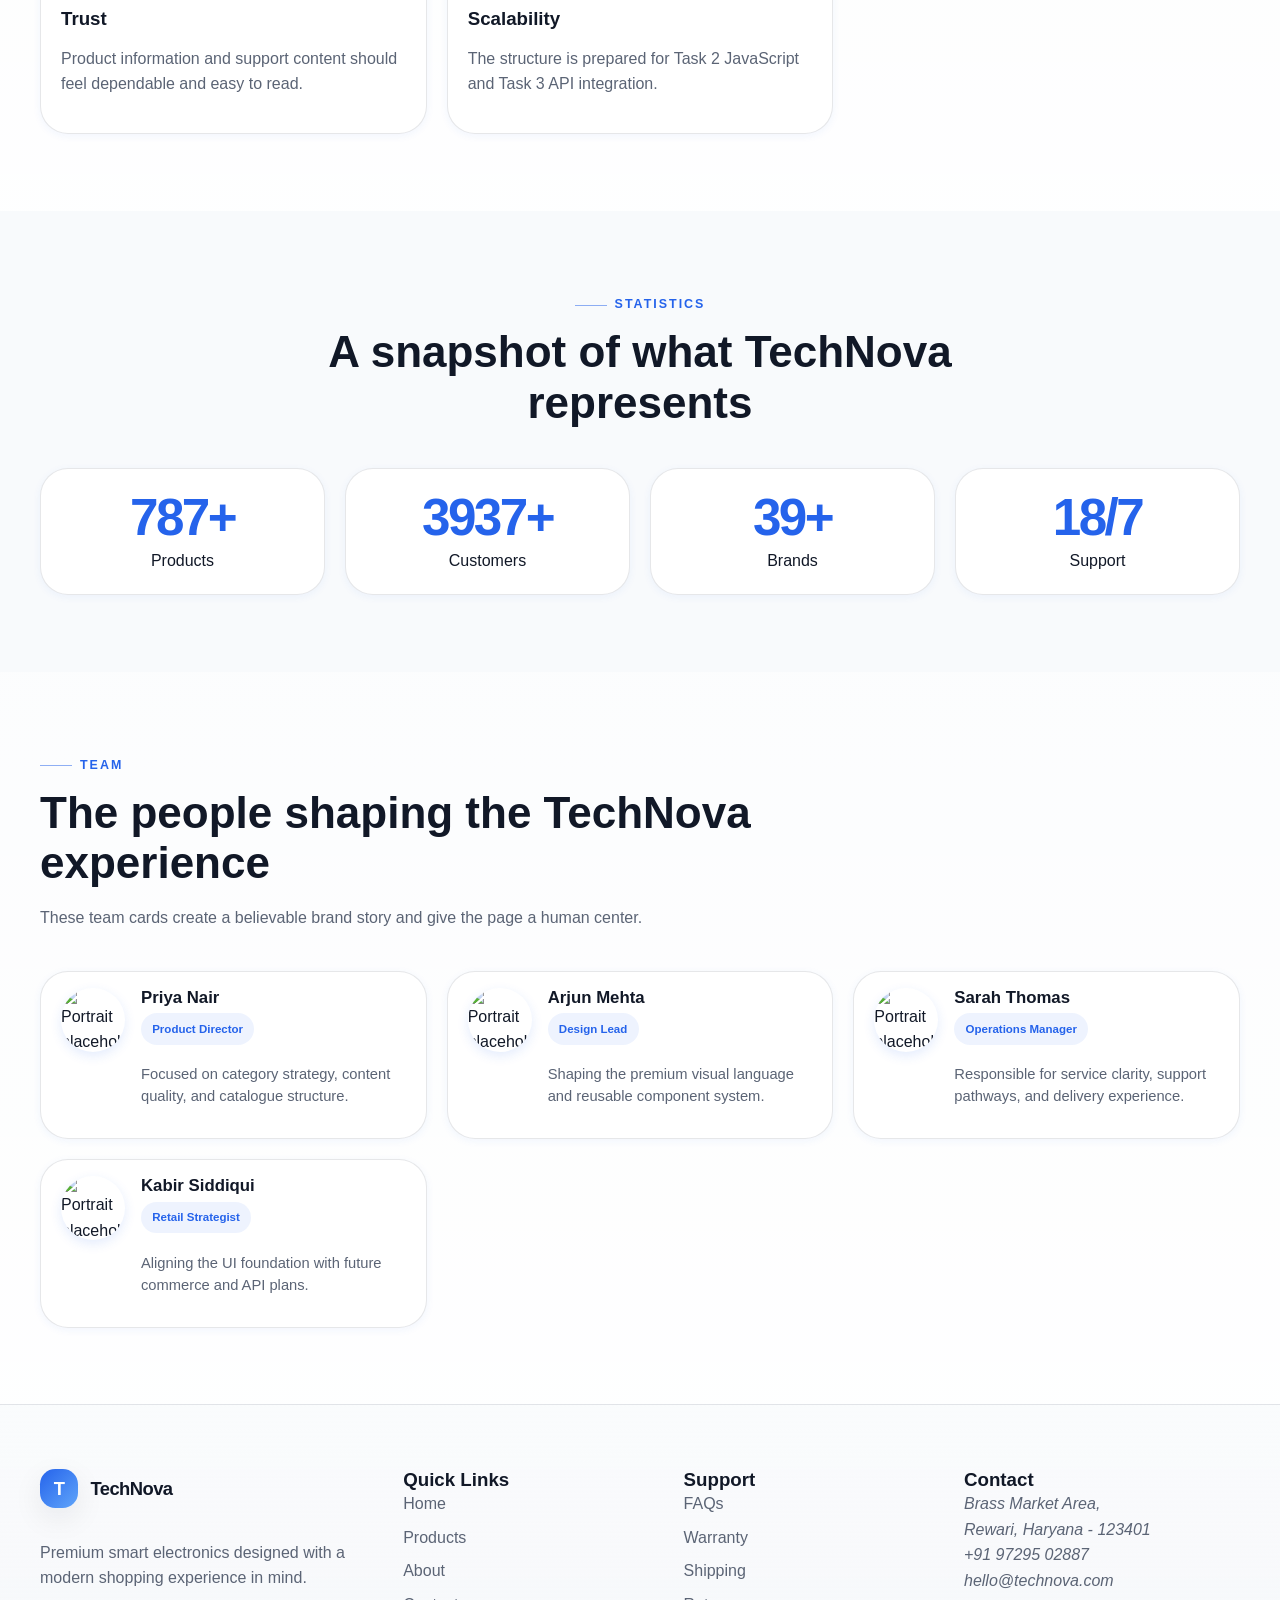
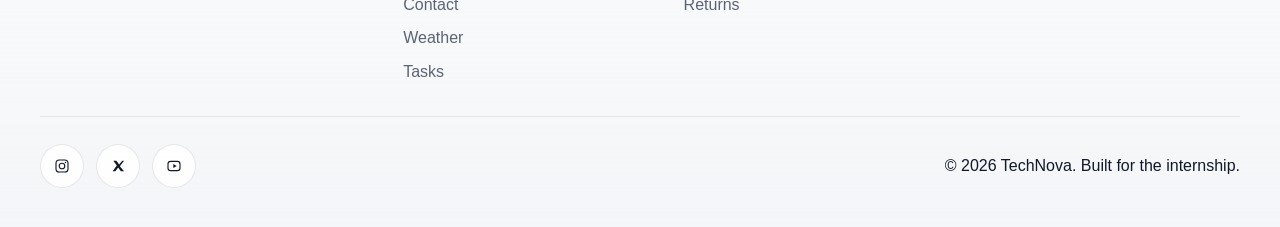
==== commit 010b64eb: "Update Contact info" ====
--- a/about.html
+++ b/about.html
@@ -248,9 +248,9 @@
       <div>
         <h3>Contact</h3>
         <address>
-          120 Innovation Drive<br>
-          Bengaluru, KA 560001<br>
-          <a href="tel:+911234567890">+91 12345 67890</a><br>
+          Brass Market Area,<br>
+          Rewari, Haryana - 123401<br>
+          <a href="tel:+911234567890">+91 97295 02887</a><br>
           <a href="mailto:hello@technova.com">hello@technova.com</a>
         </address>
       </div>
